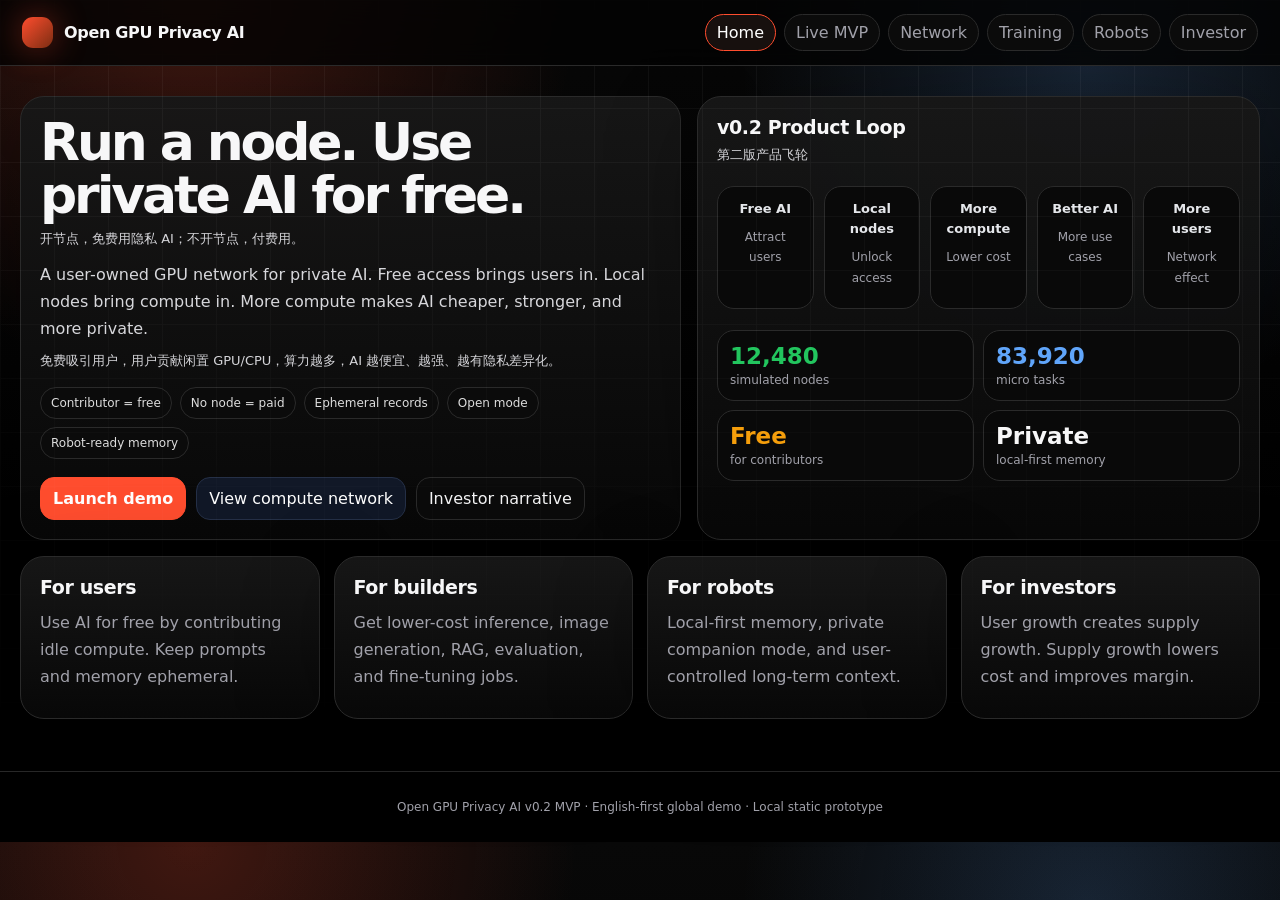
==== index.html @ 043045dd "feat: ship v0.2 global mvp" ====
<!doctype html>
<html lang="en">
<head>
  <meta charset="utf-8" />
  <meta name="viewport" content="width=device-width,initial-scale=1" />
  <meta name="description" content="Open GPU Privacy AI — a user-owned GPU network for private AI." />
  <title>Open GPU Privacy AI — v0.2 MVP</title>
  <style>
    :root{--bg:#030303;--line:#2a2a2a;--text:#f7f7f8;--muted:#a1a1aa;--accent:#ff4d2e;--good:#22c55e;--warn:#f59e0b;--blue:#60a5fa;--purple:#a78bfa}*{box-sizing:border-box}html{scroll-behavior:smooth}body{margin:0;color:var(--text);background:radial-gradient(circle at 15% 0%,rgba(255,77,46,.23),transparent 28%),radial-gradient(circle at 85% 8%,rgba(96,165,250,.18),transparent 26%),linear-gradient(180deg,#080808,#000 70%);font-family:Inter,ui-sans-serif,system-ui,-apple-system,BlinkMacSystemFont,"Segoe UI","Microsoft YaHei",Arial,sans-serif}body:before{content:"";position:fixed;inset:0;pointer-events:none;opacity:.06;background-image:linear-gradient(rgba(255,255,255,.8) 1px,transparent 1px),linear-gradient(90deg,rgba(255,255,255,.8) 1px,transparent 1px);background-size:54px 54px;mask-image:linear-gradient(180deg,#000,transparent 85%)}button,input,select,textarea{font:inherit}button{cursor:pointer}header{position:sticky;top:0;z-index:20;padding:14px 22px;display:flex;align-items:center;justify-content:space-between;gap:16px;border-bottom:1px solid var(--line);background:rgba(3,3,3,.82);backdrop-filter:blur(16px)}.brand{display:flex;align-items:center;gap:11px;font-weight:900;letter-spacing:-.02em}.logo{width:31px;height:31px;border-radius:11px;background:linear-gradient(135deg,var(--accent),#7c2d12);box-shadow:0 0 34px rgba(255,77,46,.45)}.nav{display:flex;gap:8px;flex-wrap:wrap;justify-content:flex-end}.nav button{width:auto;border:1px solid var(--line);background:#0b0b0b;color:var(--muted);padding:8px 11px;border-radius:999px;transition:.15s}.nav button:hover,.nav button.active{color:#fff;border-color:var(--accent);background:#17100e}main{max-width:1280px;margin:0 auto;padding:20px}.section{display:none}.section.active{display:block}.hero{display:grid;grid-template-columns:1.08fr .92fr;gap:16px;margin:10px 0 16px}.card{background:linear-gradient(180deg,rgba(23,23,23,.96),rgba(8,8,8,.96));border:1px solid var(--line);border-radius:24px;padding:19px;box-shadow:0 28px 90px rgba(0,0,0,.36)}h1{font-size:52px;line-height:1.02;margin:0 0 13px;letter-spacing:-.06em}h2{font-size:19px;margin:0 0 12px;letter-spacing:-.02em}p{color:var(--muted);line-height:1.68;margin:8px 0}.lead{font-size:16px;max-width:820px;color:#d7d7db}.cn{display:block;color:#d4d4d8;font-size:13px;line-height:1.55;margin-top:7px;font-weight:500;letter-spacing:0}.badges{display:flex;gap:8px;flex-wrap:wrap;margin:16px 0}.badge{border:1px solid var(--line);background:#0b0b0b;border-radius:999px;padding:8px 10px;color:#ddd;font-size:12px}.cta{display:flex;gap:10px;flex-wrap:wrap;margin-top:18px}.cta button,.row button{width:auto}.primary{background:var(--accent);border:1px solid var(--accent);color:#fff;font-weight:900}.secondary{background:#111827;border:1px solid #253047;color:#fff}.ghost{background:#0b0b0b;border:1px solid var(--line);color:#f4f4f5}.danger{background:#251012;border:1px solid #5a171b;color:#fecaca}button,input,select,textarea{width:100%;border-radius:14px;border:1px solid var(--line);background:#0b0b0b;color:#f4f4f5;padding:11px 12px;outline:none}textarea{min-height:88px;resize:vertical;line-height:1.5}label{display:block;margin:12px 0 6px;color:#d4d4d8;font-size:13px}.row{display:flex;gap:8px}.row>*{flex:1}.grid2{display:grid;grid-template-columns:repeat(2,1fr);gap:14px}.grid3{display:grid;grid-template-columns:repeat(3,1fr);gap:14px}.grid4{display:grid;grid-template-columns:repeat(4,1fr);gap:14px}.layout{display:grid;grid-template-columns:320px 1fr 340px;gap:14px}.stat{display:grid;grid-template-columns:1fr 1fr;gap:9px;margin-top:12px}.stat>div{border:1px solid var(--line);background:#090909;border-radius:17px;padding:12px}.stat b{display:block;font-size:23px}.stat span{font-size:12px;color:var(--muted)}.ok{color:var(--good)}.warn{color:var(--warn)}.blue{color:var(--blue)}.bar{height:8px;background:#242424;border-radius:999px;overflow:hidden;margin:9px 0}.bar i{display:block;height:100%;width:0;background:linear-gradient(90deg,var(--good),var(--blue))}.box{border:1px solid var(--line);border-radius:17px;background:#090909;padding:12px;margin:9px 0;color:#e5e7eb;line-height:1.55;font-size:13px}.flow{display:grid;grid-template-columns:repeat(5,1fr);gap:10px;margin-top:12px}.flow .box{text-align:center;min-height:94px}.messages{min-height:390px;max-height:54vh;overflow:auto;border:1px solid var(--line);background:rgba(0,0,0,.35);border-radius:19px;padding:14px}.msg{max-width:88%;padding:12px 14px;border-radius:17px;margin:10px 0;line-height:1.56;white-space:pre-wrap;word-break:break-word}.user{margin-left:auto;background:#1f2937}.ai{margin-right:auto;background:#111827;border:1px solid #243044}.meta{font-size:11px;color:var(--muted);margin-top:7px}.table{width:100%;border-collapse:collapse;font-size:13px}.table th,.table td{border:1px solid var(--line);padding:10px;text-align:left;color:#d8d8d8}.table th{background:#111;color:#fff}.mini{font-size:12px;color:var(--muted)}.pillline{display:flex;flex-wrap:wrap;gap:8px;margin-top:8px}.pill{font-size:12px;padding:7px 9px;border-radius:999px;border:1px solid var(--line);background:#0a0a0a;color:#d7d7db}footer{padding:28px;text-align:center;color:var(--muted);font-size:12px;border-top:1px solid var(--line);margin-top:32px}@media(max-width:1080px){.hero,.layout,.grid2,.grid3,.grid4,.flow{grid-template-columns:1fr}h1{font-size:38px}header{align-items:flex-start;flex-direction:column}.messages{max-height:none}.cta button,.row button{width:100%}}
  </style>
</head>
<body>
<header><div class="brand"><span class="logo"></span><span>Open GPU Privacy AI</span></div><div class="nav"><button class="active" data-page="home">Home</button><button data-page="app">Live MVP</button><button data-page="network">Network</button><button data-page="training">Training</button><button data-page="robots">Robots</button><button data-page="investor">Investor</button></div></header>
<main>
<section id="home" class="section active"><div class="hero"><div class="card"><h1>Run a node. Use private AI for free.<span class="cn">开节点，免费用隐私 AI；不开节点，付费用。</span></h1><p class="lead">A user-owned GPU network for private AI. Free access brings users in. Local nodes bring compute in. More compute makes AI cheaper, stronger, and more private.</p><p class="cn">免费吸引用户，用户贡献闲置 GPU/CPU，算力越多，AI 越便宜、越强、越有隐私差异化。</p><div class="badges"><span class="badge">Contributor = free</span><span class="badge">No node = paid</span><span class="badge">Ephemeral records</span><span class="badge">Open mode</span><span class="badge">Robot-ready memory</span></div><div class="cta"><button class="primary" onclick="openPage('app')">Launch demo</button><button class="secondary" onclick="openPage('network')">View compute network</button><button class="ghost" onclick="openPage('investor')">Investor narrative</button></div></div><div class="card"><h2>v0.2 Product Loop <span class="cn">第二版产品飞轮</span></h2><div class="flow"><div class="box"><b>Free AI</b><p class="mini">Attract users</p></div><div class="box"><b>Local nodes</b><p class="mini">Unlock access</p></div><div class="box"><b>More compute</b><p class="mini">Lower cost</p></div><div class="box"><b>Better AI</b><p class="mini">More use cases</p></div><div class="box"><b>More users</b><p class="mini">Network effect</p></div></div><div class="stat"><div><b class="ok" id="heroNodes">12,480</b><span>simulated nodes</span></div><div><b class="blue" id="heroJobs">83,920</b><span>micro tasks</span></div><div><b class="warn">Free</b><span>for contributors</span></div><div><b>Private</b><span>local-first memory</span></div></div></div></div><div class="grid4"><div class="card"><h2>For users</h2><p>Use AI for free by contributing idle compute. Keep prompts and memory ephemeral.</p></div><div class="card"><h2>For builders</h2><p>Get lower-cost inference, image generation, RAG, evaluation, and fine-tuning jobs.</p></div><div class="card"><h2>For robots</h2><p>Local-first memory, private companion mode, and user-controlled long-term context.</p></div><div class="card"><h2>For investors</h2><p>User growth creates supply growth. Supply growth lowers cost and improves margin.</p></div></div></section>
<section id="app" class="section"><div class="layout"><aside class="card"><h2>① Access Gate</h2><p class="mini">Choose how this user unlocks the AI experience.</p><label>Node contribution</label><input id="share" type="range" min="5" max="90" step="5" value="30" /><p class="mini">Contribution: <b id="shareLabel">30%</b></p><label>Workload</label><select id="nodeUse"><option>Inference / Image generation</option><option>LoRA-sized fine-tuning</option><option>RAG indexing / data cleaning</option><option>Evaluation / verification</option></select><div class="row" style="margin-top:12px"><button class="primary" id="startNode">Run node, use free</button><button id="stopNode">Stop</button></div><div class="row" style="margin-top:8px"><button id="payUser">Use paid mode</button><button class="danger" id="cancelPay">Cancel</button></div><div class="stat"><div><b id="access">Locked</b><span>access</span></div><div><b id="online">Offline</b><span>node</span></div><div><b id="score">0</b><span>device score</span></div><div><b id="tasks">0</b><span>finished tasks</span></div></div><p class="mini">Node trust</p><div class="bar"><i id="trustBar"></i></div><p id="deviceInfo" class="mini"></p></aside><section class="card"><h2>② Private AI Demo</h2><div class="grid2"><div><label>Mode</label><select id="mode"><option>Standard</option><option selected>Open</option><option>Creative</option><option>Private Companion</option></select></div><div><label>Ephemeral records</label><select id="ttl"><option value="15">15 seconds demo</option><option value="300">5 minutes</option><option value="3600">1 hour</option><option value="86400" selected>24 hours</option><option value="0">Do not auto-delete</option></select></div></div><div class="messages" id="messages"></div><label>Prompt</label><textarea id="prompt" placeholder="Example: Design the next version of this private AI node network. Make it direct, global, and robot-ready."></textarea><div class="row" style="margin-top:8px"><button class="primary" id="send">Send</button><button class="danger" id="clearChat">Clear chat</button></div></section><aside class="card"><h2>③ Robot Memory</h2><p class="mini">Demo memory is stored in this browser. A real robot version should use local or encrypted private storage.</p><label>Add memory</label><textarea id="memoryInput" placeholder="Example: I prefer short, direct answers."></textarea><div class="row" style="margin-top:8px"><button id="saveMemory">Save</button><button class="danger" id="wipeMemory">Wipe</button></div><label>Current memory</label><div class="box" id="memoryBox">No memory yet.</div><h2 style="margin-top:16px">v0.2 Upgrades</h2><ul><li>English-first global positioning</li><li>Cleaner access gate</li><li>Compute network dashboard</li><li>Investor-ready narrative</li></ul></aside></div></section>
<section id="network" class="section"><div class="grid3"><div class="card"><h2>Compute Supply</h2><div class="stat"><div><b id="netNodes">12,480</b><span>nodes</span></div><div><b id="netGpu">4,960</b><span>GPU nodes</span></div></div></div><div class="card"><h2>Task Market</h2><div class="stat"><div><b id="netQueue">1,284</b><span>queued jobs</span></div><div><b id="netDone">83,920</b><span>completed</span></div></div></div><div class="card"><h2>Cost Thesis</h2><p>As contributors grow, marginal compute cost falls. Paid users and API buyers monetize the network.</p></div></div><div class="card" style="margin-top:14px"><h2>Node Tiers</h2><table class="table"><tr><th>Tier</th><th>Typical device</th><th>Best first jobs</th></tr><tr><td>A</td><td>High-end GPU, stable uptime</td><td>Batch inference, images, LoRA-sized tasks</td></tr><tr><td>B</td><td>Normal consumer GPU</td><td>Inference, image jobs, evaluation</td></tr><tr><td>C</td><td>CPU or weak device</td><td>RAG indexing, data cleaning, lightweight verification</td></tr></table></div></section>
<section id="training" class="section"><div class="grid3"><div class="card"><h2>RAG first</h2><p>Index fresh knowledge without pretending that every page becomes model training data.</p></div><div class="card"><h2>Micro fine-tuning</h2><p>Use short, verifiable LoRA/QLoRA-sized jobs before attempting harder distributed training.</p></div><div class="card"><h2>Verification</h2><p>Send selected work to multiple trusted nodes and compare outputs before merging.</p></div></div><div class="card" style="margin-top:14px"><h2>Training Simulator</h2><div class="grid2"><div><label>Training target</label><select id="trainGoal"><option>Private robot memory</option><option>Chat model tuning</option><option>Image style LoRA</option><option>Web knowledge RAG index</option></select></div><div><label>Job size</label><select id="jobSize"><option>Short jobs: 5-10 minutes</option><option>Medium jobs: 10-30 minutes</option><option>Long jobs: trusted nodes only</option></select></div></div><div class="row" style="margin-top:8px"><button class="primary" id="startTraining">Start simulation</button><button id="resetTraining">Reset</button></div><div class="box"><b>Status: </b><span id="trainStatus">Idle</span><div class="bar"><i id="trainBar"></i></div></div><ul id="trainLog"></ul></div></section>
<section id="robots" class="section"><div class="grid3"><div class="card"><h2>Home Robot</h2><p>Family conversation, schedule help, learning support, and user-controlled memory.</p></div><div class="card"><h2>Companion Robot</h2><p>Persistent personality, private chat, and local-first memory.</p></div><div class="card"><h2>Office Robot</h2><p>Meeting notes, email drafts, and private knowledge Q&A.</p></div></div><div class="card" style="margin-top:14px"><h2>Robot Memory Promise</h2><div class="pillline"><span class="pill">Local-first</span><span class="pill">User-controlled</span><span class="pill">Wipeable</span><span class="pill">Private companion mode</span><span class="pill">Future SDK</span></div></div></section>
<section id="investor" class="section"><div class="hero"><div class="card"><h1>User growth becomes compute growth.</h1><p class="lead">Most AI apps become more expensive as users grow. This product is different: users can become the compute supply.</p><p class="cn">普通 AI 应用用户越多成本越高；这个模式是用户越多，算力供给也越多。</p></div><div class="card"><h2>Business Model</h2><table class="table"><tr><th>User</th><th>Payment</th><th>Value</th></tr><tr><td>Contributor</td><td>Free access</td><td>Adds compute supply</td></tr><tr><td>Non-node user</td><td>Subscription / usage</td><td>Direct revenue</td></tr><tr><td>AI builders</td><td>API</td><td>Consumes network compute</td></tr><tr><td>Robot companies</td><td>SDK / license</td><td>Private memory layer</td></tr></table></div></div></section>
</main><footer>Open GPU Privacy AI v0.2 MVP · English-first global demo · Local static prototype</footer>
<script>
const $=id=>document.getElementById(id),now=()=>Date.now();const state={running:false,paid:localStorage.getItem('paid')==='true',tasks:+localStorage.getItem('tasks')||0,trust:+localStorage.getItem('trust')||36,score:0,tick:null,training:null,nodes:+localStorage.getItem('nodes')||12480,jobs:+localStorage.getItem('jobs')||83920};function openPage(p){document.querySelectorAll('.section').forEach(s=>s.classList.remove('active'));$(p).classList.add('active');document.querySelectorAll('.nav button').forEach(b=>b.classList.toggle('active',b.dataset.page===p));scrollTo(0,0)}window.openPage=openPage;document.querySelectorAll('.nav button').forEach(b=>b.onclick=()=>openPage(b.dataset.page));function hasAccess(){return state.running||state.paid}function save(){localStorage.setItem('paid',state.paid);localStorage.setItem('tasks',state.tasks);localStorage.setItem('trust',state.trust);localStorage.setItem('nodes',state.nodes);localStorage.setItem('jobs',state.jobs)}function detect(){const c=navigator.hardwareConcurrency||4,m=navigator.deviceMemory||4,g=!!navigator.gpu;state.score=Math.round(c*8+m*10+(g?60:10));$('score').textContent=state.score;$('deviceInfo').textContent=`CPU threads: ${c} | Memory estimate: ${m}GB | WebGPU: ${g?'available':'not detected'}`}function ui(){$('shareLabel').textContent=$('share').value+'%';$('online').textContent=state.running?'Online':'Offline';$('access').textContent=state.running?'Free':state.paid?'Paid':'Locked';$('tasks').textContent=state.tasks;$('trustBar').style.width=Math.min(100,state.trust)+'%';['heroNodes','netNodes'].forEach(id=>$(id).textContent=state.nodes.toLocaleString());['heroJobs','netDone'].forEach(id=>$(id).textContent=state.jobs.toLocaleString());$('netGpu').textContent=Math.round(state.nodes*.397).toLocaleString();$('netQueue').textContent=Math.round(900+Math.random()*700).toLocaleString()}$('share').oninput=ui;$('startNode').onclick=()=>{if(state.running)return;state.running=true;state.nodes++;ui();save();state.tick=setInterval(()=>{if(Math.random()<.22){state.tasks++;state.trust=Math.min(100,state.trust+1);state.jobs+=Math.ceil(2+Math.random()*9);save();ui()}},1000)};$('stopNode').onclick=()=>{state.running=false;clearInterval(state.tick);ui();save()};$('payUser').onclick=()=>{state.paid=true;save();ui()};$('cancelPay').onclick=()=>{state.paid=false;save();ui()};function getMessages(){try{return JSON.parse(localStorage.getItem('messages')||'[]')}catch{return[]}}function setMessages(m){localStorage.setItem('messages',JSON.stringify(m))}function ttlMs(){const s=+$('ttl').value;return s===0?null:s*1000}function esc(s){return s.replace(/[&<>"']/g,x=>({'&':'&amp;','<':'&lt;','>':'&gt;','"':'&quot;',"'":'&#039;'}[x]))}function left(e){if(!e)return'no auto-delete';const s=Math.max(0,Math.floor((e-now())/1000));return s<60?s+'s left':s<3600?Math.ceil(s/60)+'m left':Math.ceil(s/3600)+'h left'}function renderMessages(){const box=$('messages'),m=getMessages();box.innerHTML='';if(!m.length){box.innerHTML='<p class="muted">No chat yet. Choose access, then send a prompt.</p>';return}m.forEach(x=>{const d=document.createElement('div');d.className='msg '+(x.role==='user'?'user':'ai');d.innerHTML=esc(x.text)+`<div class="meta">${x.role==='user'?'You':'AI'} | ${left(x.expiresAt)}</div>`;box.appendChild(d)});box.scrollTop=box.scrollHeight}function purge(){const m=getMessages(),k=m.filter(x=>!x.expiresAt||x.expiresAt>now());if(k.length!==m.length)setMessages(k);renderMessages()}function addMsg(role,text){const t=ttlMs(),m=getMessages();m.push({role,text,createdAt:now(),expiresAt:t===null?null:now()+t});setMessages(m);renderMessages()}function answer(p){const mem=JSON.parse(localStorage.getItem('memory')||'[]');return `Mode: ${$('mode').value}\n\nYour prompt: ${p}\n\nv0.2 answer:\n1. Keep the product English-first for global users and investors.\n2. The core loop is still simple: run a node for free access; no node means paid mode.\n3. Start with useful workloads: inference, image jobs, RAG, evaluation, and LoRA-sized tasks.\n4. Robot value comes from local-first memory, user control, and private companion experiences.\n5. The next real build should add a node client and a scheduler API.\n${mem.length?'\nLocal memory: '+mem.slice(-3).join('; '):''}`}$('send').onclick=()=>{if(!hasAccess()){addMsg('ai','Choose an access path first: run a node for free use, or use paid mode.');return}const p=$('prompt').value.trim();if(!p)return;addMsg('user',p);$('prompt').value='';setTimeout(()=>addMsg('ai',answer(p)),220)};$('clearChat').onclick=()=>{localStorage.removeItem('messages');renderMessages()};function renderMemory(){const m=JSON.parse(localStorage.getItem('memory')||'[]');$('memoryBox').textContent=m.length?m.join('\n'):'No memory yet.'}$('saveMemory').onclick=()=>{const v=$('memoryInput').value.trim();if(!v)return;const m=JSON.parse(localStorage.getItem('memory')||'[]');m.push(v);localStorage.setItem('memory',JSON.stringify(m));$('memoryInput').value='';renderMemory()};$('wipeMemory').onclick=()=>{localStorage.removeItem('memory');renderMemory()};function log(t){const li=document.createElement('li');li.textContent=t;$('trainLog').appendChild(li)}$('startTraining').onclick=()=>{clearInterval(state.training);$('trainLog').innerHTML='';let p=0,i=0;const steps=['Read training target','Build RAG index','Clean and split data','Score available nodes','Dispatch short jobs','Run LoRA-sized task','Verify selected outputs','Merge new version'];$('trainStatus').textContent='Running';state.training=setInterval(()=>{p+=12.5;$('trainBar').style.width=p+'%';if(i<steps.length)log(steps[i++]);if(p>=100){clearInterval(state.training);$('trainStatus').textContent='Done: new version generated';state.tasks+=3;state.jobs+=28;save();ui()}},650)};$('resetTraining').onclick=()=>{clearInterval(state.training);$('trainStatus').textContent='Idle';$('trainBar').style.width='0%';$('trainLog').innerHTML=''};setInterval(()=>{state.nodes+=Math.random()<.18?1:0;state.jobs+=Math.random()<.35?1:0;save();ui()},2600);detect();renderMemory();purge();ui();setInterval(purge,1000);
</script>
</body>
</html>
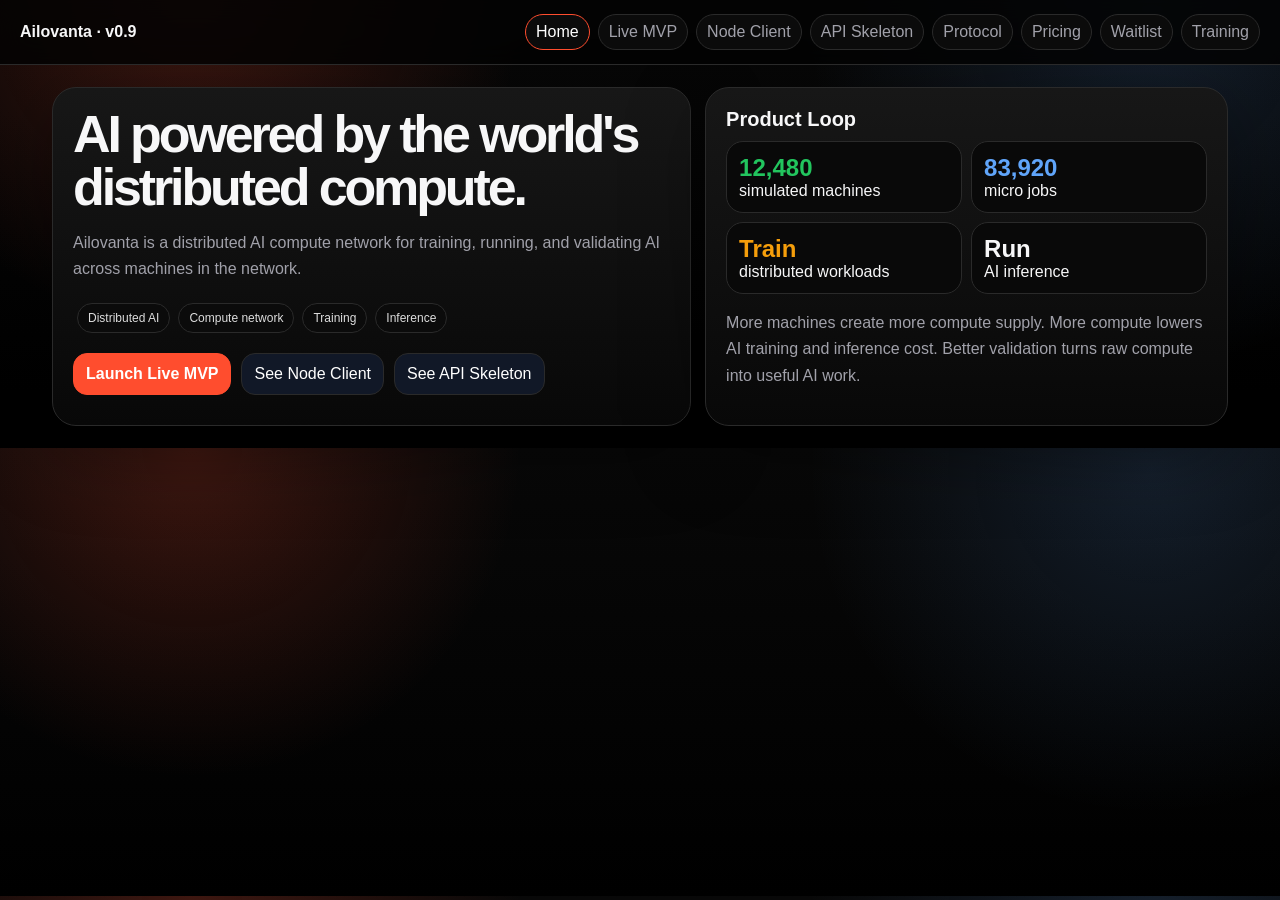
==== commit d7ad9d62: "brand: update public landing page to Ailovanta" ====
--- a/index.html
+++ b/index.html
@@ -1,26 +1,34 @@
 <!doctype html>
 <html lang="en">
 <head>
-  <meta charset="utf-8" />
-  <meta name="viewport" content="width=device-width,initial-scale=1" />
-  <meta name="description" content="Open GPU Privacy AI — a user-owned GPU network for private AI." />
-  <title>Open GPU Privacy AI — v0.2 MVP</title>
-  <style>
-    :root{--bg:#030303;--line:#2a2a2a;--text:#f7f7f8;--muted:#a1a1aa;--accent:#ff4d2e;--good:#22c55e;--warn:#f59e0b;--blue:#60a5fa;--purple:#a78bfa}*{box-sizing:border-box}html{scroll-behavior:smooth}body{margin:0;color:var(--text);background:radial-gradient(circle at 15% 0%,rgba(255,77,46,.23),transparent 28%),radial-gradient(circle at 85% 8%,rgba(96,165,250,.18),transparent 26%),linear-gradient(180deg,#080808,#000 70%);font-family:Inter,ui-sans-serif,system-ui,-apple-system,BlinkMacSystemFont,"Segoe UI","Microsoft YaHei",Arial,sans-serif}body:before{content:"";position:fixed;inset:0;pointer-events:none;opacity:.06;background-image:linear-gradient(rgba(255,255,255,.8) 1px,transparent 1px),linear-gradient(90deg,rgba(255,255,255,.8) 1px,transparent 1px);background-size:54px 54px;mask-image:linear-gradient(180deg,#000,transparent 85%)}button,input,select,textarea{font:inherit}button{cursor:pointer}header{position:sticky;top:0;z-index:20;padding:14px 22px;display:flex;align-items:center;justify-content:space-between;gap:16px;border-bottom:1px solid var(--line);background:rgba(3,3,3,.82);backdrop-filter:blur(16px)}.brand{display:flex;align-items:center;gap:11px;font-weight:900;letter-spacing:-.02em}.logo{width:31px;height:31px;border-radius:11px;background:linear-gradient(135deg,var(--accent),#7c2d12);box-shadow:0 0 34px rgba(255,77,46,.45)}.nav{display:flex;gap:8px;flex-wrap:wrap;justify-content:flex-end}.nav button{width:auto;border:1px solid var(--line);background:#0b0b0b;color:var(--muted);padding:8px 11px;border-radius:999px;transition:.15s}.nav button:hover,.nav button.active{color:#fff;border-color:var(--accent);background:#17100e}main{max-width:1280px;margin:0 auto;padding:20px}.section{display:none}.section.active{display:block}.hero{display:grid;grid-template-columns:1.08fr .92fr;gap:16px;margin:10px 0 16px}.card{background:linear-gradient(180deg,rgba(23,23,23,.96),rgba(8,8,8,.96));border:1px solid var(--line);border-radius:24px;padding:19px;box-shadow:0 28px 90px rgba(0,0,0,.36)}h1{font-size:52px;line-height:1.02;margin:0 0 13px;letter-spacing:-.06em}h2{font-size:19px;margin:0 0 12px;letter-spacing:-.02em}p{color:var(--muted);line-height:1.68;margin:8px 0}.lead{font-size:16px;max-width:820px;color:#d7d7db}.cn{display:block;color:#d4d4d8;font-size:13px;line-height:1.55;margin-top:7px;font-weight:500;letter-spacing:0}.badges{display:flex;gap:8px;flex-wrap:wrap;margin:16px 0}.badge{border:1px solid var(--line);background:#0b0b0b;border-radius:999px;padding:8px 10px;color:#ddd;font-size:12px}.cta{display:flex;gap:10px;flex-wrap:wrap;margin-top:18px}.cta button,.row button{width:auto}.primary{background:var(--accent);border:1px solid var(--accent);color:#fff;font-weight:900}.secondary{background:#111827;border:1px solid #253047;color:#fff}.ghost{background:#0b0b0b;border:1px solid var(--line);color:#f4f4f5}.danger{background:#251012;border:1px solid #5a171b;color:#fecaca}button,input,select,textarea{width:100%;border-radius:14px;border:1px solid var(--line);background:#0b0b0b;color:#f4f4f5;padding:11px 12px;outline:none}textarea{min-height:88px;resize:vertical;line-height:1.5}label{display:block;margin:12px 0 6px;color:#d4d4d8;font-size:13px}.row{display:flex;gap:8px}.row>*{flex:1}.grid2{display:grid;grid-template-columns:repeat(2,1fr);gap:14px}.grid3{display:grid;grid-template-columns:repeat(3,1fr);gap:14px}.grid4{display:grid;grid-template-columns:repeat(4,1fr);gap:14px}.layout{display:grid;grid-template-columns:320px 1fr 340px;gap:14px}.stat{display:grid;grid-template-columns:1fr 1fr;gap:9px;margin-top:12px}.stat>div{border:1px solid var(--line);background:#090909;border-radius:17px;padding:12px}.stat b{display:block;font-size:23px}.stat span{font-size:12px;color:var(--muted)}.ok{color:var(--good)}.warn{color:var(--warn)}.blue{color:var(--blue)}.bar{height:8px;background:#242424;border-radius:999px;overflow:hidden;margin:9px 0}.bar i{display:block;height:100%;width:0;background:linear-gradient(90deg,var(--good),var(--blue))}.box{border:1px solid var(--line);border-radius:17px;background:#090909;padding:12px;margin:9px 0;color:#e5e7eb;line-height:1.55;font-size:13px}.flow{display:grid;grid-template-columns:repeat(5,1fr);gap:10px;margin-top:12px}.flow .box{text-align:center;min-height:94px}.messages{min-height:390px;max-height:54vh;overflow:auto;border:1px solid var(--line);background:rgba(0,0,0,.35);border-radius:19px;padding:14px}.msg{max-width:88%;padding:12px 14px;border-radius:17px;margin:10px 0;line-height:1.56;white-space:pre-wrap;word-break:break-word}.user{margin-left:auto;background:#1f2937}.ai{margin-right:auto;background:#111827;border:1px solid #243044}.meta{font-size:11px;color:var(--muted);margin-top:7px}.table{width:100%;border-collapse:collapse;font-size:13px}.table th,.table td{border:1px solid var(--line);padding:10px;text-align:left;color:#d8d8d8}.table th{background:#111;color:#fff}.mini{font-size:12px;color:var(--muted)}.pillline{display:flex;flex-wrap:wrap;gap:8px;margin-top:8px}.pill{font-size:12px;padding:7px 9px;border-radius:999px;border:1px solid var(--line);background:#0a0a0a;color:#d7d7db}footer{padding:28px;text-align:center;color:var(--muted);font-size:12px;border-top:1px solid var(--line);margin-top:32px}@media(max-width:1080px){.hero,.layout,.grid2,.grid3,.grid4,.flow{grid-template-columns:1fr}h1{font-size:38px}header{align-items:flex-start;flex-direction:column}.messages{max-height:none}.cta button,.row button{width:100%}}
-  </style>
+<meta charset="utf-8" />
+<meta name="viewport" content="width=device-width,initial-scale=1" />
+<meta name="description" content="Ailovanta — AI powered by the world's distributed compute." />
+<title>Ailovanta — Distributed AI Compute Network</title>
+<style>
+:root{--line:#2a2a2a;--text:#f7f7f8;--muted:#a1a1aa;--accent:#ff4d2e;--good:#22c55e;--blue:#60a5fa;--warn:#f59e0b}*{box-sizing:border-box}body{margin:0;background:radial-gradient(circle at 15% 0%,rgba(255,77,46,.22),transparent 28%),radial-gradient(circle at 90% 5%,rgba(96,165,250,.15),transparent 28%),linear-gradient(180deg,#080808,#000);color:var(--text);font-family:Inter,Arial,'Microsoft YaHei',sans-serif}header{position:sticky;top:0;z-index:10;background:rgba(3,3,3,.86);backdrop-filter:blur(14px);border-bottom:1px solid var(--line);padding:14px 20px;display:flex;justify-content:space-between;gap:12px;align-items:center}.brand{font-weight:900}.nav{display:flex;gap:8px;flex-wrap:wrap}.nav button{width:auto;border:1px solid var(--line);border-radius:999px;background:#0b0b0b;color:var(--muted);padding:8px 10px}.nav button.active{color:#fff;border-color:var(--accent)}main{max-width:1220px;margin:auto;padding:22px}.section{display:none}.section.active{display:block}.hero,.grid2{display:grid;grid-template-columns:1.1fr .9fr;gap:14px}.grid3{display:grid;grid-template-columns:repeat(3,1fr);gap:14px}.card{border:1px solid var(--line);background:linear-gradient(180deg,#171717,#080808);border-radius:24px;padding:20px;box-shadow:0 25px 80px rgba(0,0,0,.35)}h1{font-size:52px;line-height:1.02;letter-spacing:-.06em;margin:0 0 12px}h2{font-size:20px;margin:0 0 10px}p,li{color:var(--muted);line-height:1.65}.cn{display:block;color:#d4d4d8;font-size:13px;margin-top:8px}.badge,.pill{display:inline-block;border:1px solid var(--line);border-radius:999px;background:#0b0b0b;color:#ddd;padding:7px 10px;font-size:12px;margin:4px}.cta{display:flex;gap:10px;flex-wrap:wrap;margin-top:16px}button,input,select,textarea{border:1px solid var(--line);border-radius:14px;background:#0b0b0b;color:#fff;padding:11px 12px;font:inherit}button{cursor:pointer}.primary{background:var(--accent);border-color:var(--accent);font-weight:900}.secondary{background:#111827}.danger{background:#251012;color:#fecaca}textarea,input,select{width:100%}textarea{min-height:90px}.row{display:flex;gap:8px}.row>*{flex:1}.stat{display:grid;grid-template-columns:1fr 1fr;gap:9px}.stat div{border:1px solid var(--line);background:#090909;border-radius:17px;padding:12px}.stat b{font-size:24px;display:block}.ok{color:var(--good)}.blue{color:var(--blue)}.warn{color:var(--warn)}.messages{min-height:330px;border:1px solid var(--line);border-radius:18px;background:#050505;padding:12px;overflow:auto}.msg{padding:12px;border-radius:16px;margin:10px 0;max-width:88%;white-space:pre-wrap}.user{background:#1f2937;margin-left:auto}.ai{background:#111827;border:1px solid #243044}.box,pre{border:1px solid var(--line);background:#060606;border-radius:16px;padding:13px;color:#ddd;white-space:pre-wrap;overflow:auto}.table{width:100%;border-collapse:collapse}.table td,.table th{border:1px solid var(--line);padding:10px;text-align:left;color:#ddd}.table th{color:#fff;background:#101010}@media(max-width:900px){.hero,.grid2,.grid3{grid-template-columns:1fr}h1{font-size:36px}header{align-items:flex-start;flex-direction:column}.row,.cta{flex-direction:column}}
+</style>
 </head>
 <body>
-<header><div class="brand"><span class="logo"></span><span>Open GPU Privacy AI</span></div><div class="nav"><button class="active" data-page="home">Home</button><button data-page="app">Live MVP</button><button data-page="network">Network</button><button data-page="training">Training</button><button data-page="robots">Robots</button><button data-page="investor">Investor</button></div></header>
+<header><div class="brand">Ailovanta · v0.9</div><div class="nav"><button class="active" data-page="home">Home</button><button data-page="app">Live MVP</button><button data-page="node">Node Client</button><button data-page="api">API Skeleton</button><button data-page="protocol">Protocol</button><button data-page="pricing">Pricing</button><button data-page="waitlist">Waitlist</button><button data-page="training">Training</button></div></header>
 <main>
-<section id="home" class="section active"><div class="hero"><div class="card"><h1>Run a node. Use private AI for free.<span class="cn">开节点，免费用隐私 AI；不开节点，付费用。</span></h1><p class="lead">A user-owned GPU network for private AI. Free access brings users in. Local nodes bring compute in. More compute makes AI cheaper, stronger, and more private.</p><p class="cn">免费吸引用户，用户贡献闲置 GPU/CPU，算力越多，AI 越便宜、越强、越有隐私差异化。</p><div class="badges"><span class="badge">Contributor = free</span><span class="badge">No node = paid</span><span class="badge">Ephemeral records</span><span class="badge">Open mode</span><span class="badge">Robot-ready memory</span></div><div class="cta"><button class="primary" onclick="openPage('app')">Launch demo</button><button class="secondary" onclick="openPage('network')">View compute network</button><button class="ghost" onclick="openPage('investor')">Investor narrative</button></div></div><div class="card"><h2>v0.2 Product Loop <span class="cn">第二版产品飞轮</span></h2><div class="flow"><div class="box"><b>Free AI</b><p class="mini">Attract users</p></div><div class="box"><b>Local nodes</b><p class="mini">Unlock access</p></div><div class="box"><b>More compute</b><p class="mini">Lower cost</p></div><div class="box"><b>Better AI</b><p class="mini">More use cases</p></div><div class="box"><b>More users</b><p class="mini">Network effect</p></div></div><div class="stat"><div><b class="ok" id="heroNodes">12,480</b><span>simulated nodes</span></div><div><b class="blue" id="heroJobs">83,920</b><span>micro tasks</span></div><div><b class="warn">Free</b><span>for contributors</span></div><div><b>Private</b><span>local-first memory</span></div></div></div></div><div class="grid4"><div class="card"><h2>For users</h2><p>Use AI for free by contributing idle compute. Keep prompts and memory ephemeral.</p></div><div class="card"><h2>For builders</h2><p>Get lower-cost inference, image generation, RAG, evaluation, and fine-tuning jobs.</p></div><div class="card"><h2>For robots</h2><p>Local-first memory, private companion mode, and user-controlled long-term context.</p></div><div class="card"><h2>For investors</h2><p>User growth creates supply growth. Supply growth lowers cost and improves margin.</p></div></div></section>
-<section id="app" class="section"><div class="layout"><aside class="card"><h2>① Access Gate</h2><p class="mini">Choose how this user unlocks the AI experience.</p><label>Node contribution</label><input id="share" type="range" min="5" max="90" step="5" value="30" /><p class="mini">Contribution: <b id="shareLabel">30%</b></p><label>Workload</label><select id="nodeUse"><option>Inference / Image generation</option><option>LoRA-sized fine-tuning</option><option>RAG indexing / data cleaning</option><option>Evaluation / verification</option></select><div class="row" style="margin-top:12px"><button class="primary" id="startNode">Run node, use free</button><button id="stopNode">Stop</button></div><div class="row" style="margin-top:8px"><button id="payUser">Use paid mode</button><button class="danger" id="cancelPay">Cancel</button></div><div class="stat"><div><b id="access">Locked</b><span>access</span></div><div><b id="online">Offline</b><span>node</span></div><div><b id="score">0</b><span>device score</span></div><div><b id="tasks">0</b><span>finished tasks</span></div></div><p class="mini">Node trust</p><div class="bar"><i id="trustBar"></i></div><p id="deviceInfo" class="mini"></p></aside><section class="card"><h2>② Private AI Demo</h2><div class="grid2"><div><label>Mode</label><select id="mode"><option>Standard</option><option selected>Open</option><option>Creative</option><option>Private Companion</option></select></div><div><label>Ephemeral records</label><select id="ttl"><option value="15">15 seconds demo</option><option value="300">5 minutes</option><option value="3600">1 hour</option><option value="86400" selected>24 hours</option><option value="0">Do not auto-delete</option></select></div></div><div class="messages" id="messages"></div><label>Prompt</label><textarea id="prompt" placeholder="Example: Design the next version of this private AI node network. Make it direct, global, and robot-ready."></textarea><div class="row" style="margin-top:8px"><button class="primary" id="send">Send</button><button class="danger" id="clearChat">Clear chat</button></div></section><aside class="card"><h2>③ Robot Memory</h2><p class="mini">Demo memory is stored in this browser. A real robot version should use local or encrypted private storage.</p><label>Add memory</label><textarea id="memoryInput" placeholder="Example: I prefer short, direct answers."></textarea><div class="row" style="margin-top:8px"><button id="saveMemory">Save</button><button class="danger" id="wipeMemory">Wipe</button></div><label>Current memory</label><div class="box" id="memoryBox">No memory yet.</div><h2 style="margin-top:16px">v0.2 Upgrades</h2><ul><li>English-first global positioning</li><li>Cleaner access gate</li><li>Compute network dashboard</li><li>Investor-ready narrative</li></ul></aside></div></section>
-<section id="network" class="section"><div class="grid3"><div class="card"><h2>Compute Supply</h2><div class="stat"><div><b id="netNodes">12,480</b><span>nodes</span></div><div><b id="netGpu">4,960</b><span>GPU nodes</span></div></div></div><div class="card"><h2>Task Market</h2><div class="stat"><div><b id="netQueue">1,284</b><span>queued jobs</span></div><div><b id="netDone">83,920</b><span>completed</span></div></div></div><div class="card"><h2>Cost Thesis</h2><p>As contributors grow, marginal compute cost falls. Paid users and API buyers monetize the network.</p></div></div><div class="card" style="margin-top:14px"><h2>Node Tiers</h2><table class="table"><tr><th>Tier</th><th>Typical device</th><th>Best first jobs</th></tr><tr><td>A</td><td>High-end GPU, stable uptime</td><td>Batch inference, images, LoRA-sized tasks</td></tr><tr><td>B</td><td>Normal consumer GPU</td><td>Inference, image jobs, evaluation</td></tr><tr><td>C</td><td>CPU or weak device</td><td>RAG indexing, data cleaning, lightweight verification</td></tr></table></div></section>
-<section id="training" class="section"><div class="grid3"><div class="card"><h2>RAG first</h2><p>Index fresh knowledge without pretending that every page becomes model training data.</p></div><div class="card"><h2>Micro fine-tuning</h2><p>Use short, verifiable LoRA/QLoRA-sized jobs before attempting harder distributed training.</p></div><div class="card"><h2>Verification</h2><p>Send selected work to multiple trusted nodes and compare outputs before merging.</p></div></div><div class="card" style="margin-top:14px"><h2>Training Simulator</h2><div class="grid2"><div><label>Training target</label><select id="trainGoal"><option>Private robot memory</option><option>Chat model tuning</option><option>Image style LoRA</option><option>Web knowledge RAG index</option></select></div><div><label>Job size</label><select id="jobSize"><option>Short jobs: 5-10 minutes</option><option>Medium jobs: 10-30 minutes</option><option>Long jobs: trusted nodes only</option></select></div></div><div class="row" style="margin-top:8px"><button class="primary" id="startTraining">Start simulation</button><button id="resetTraining">Reset</button></div><div class="box"><b>Status: </b><span id="trainStatus">Idle</span><div class="bar"><i id="trainBar"></i></div></div><ul id="trainLog"></ul></div></section>
-<section id="robots" class="section"><div class="grid3"><div class="card"><h2>Home Robot</h2><p>Family conversation, schedule help, learning support, and user-controlled memory.</p></div><div class="card"><h2>Companion Robot</h2><p>Persistent personality, private chat, and local-first memory.</p></div><div class="card"><h2>Office Robot</h2><p>Meeting notes, email drafts, and private knowledge Q&A.</p></div></div><div class="card" style="margin-top:14px"><h2>Robot Memory Promise</h2><div class="pillline"><span class="pill">Local-first</span><span class="pill">User-controlled</span><span class="pill">Wipeable</span><span class="pill">Private companion mode</span><span class="pill">Future SDK</span></div></div></section>
-<section id="investor" class="section"><div class="hero"><div class="card"><h1>User growth becomes compute growth.</h1><p class="lead">Most AI apps become more expensive as users grow. This product is different: users can become the compute supply.</p><p class="cn">普通 AI 应用用户越多成本越高；这个模式是用户越多，算力供给也越多。</p></div><div class="card"><h2>Business Model</h2><table class="table"><tr><th>User</th><th>Payment</th><th>Value</th></tr><tr><td>Contributor</td><td>Free access</td><td>Adds compute supply</td></tr><tr><td>Non-node user</td><td>Subscription / usage</td><td>Direct revenue</td></tr><tr><td>AI builders</td><td>API</td><td>Consumes network compute</td></tr><tr><td>Robot companies</td><td>SDK / license</td><td>Private memory layer</td></tr></table></div></div></section>
-</main><footer>Open GPU Privacy AI v0.2 MVP · English-first global demo · Local static prototype</footer>
+<section id="home" class="section active"><div class="hero"><div class="card"><h1>AI powered by the world's distributed compute.</h1><p>Ailovanta is a distributed AI compute network for training, running, and validating AI across machines in the network.</p><span class="badge">Distributed AI</span><span class="badge">Compute network</span><span class="badge">Training</span><span class="badge">Inference</span><div class="cta"><button class="primary" onclick="openPage('app')">Launch Live MVP</button><button class="secondary" onclick="openPage('node')">See Node Client</button><button class="secondary" onclick="openPage('api')">See API Skeleton</button></div></div><div class="card"><h2>Product Loop</h2><div class="stat"><div><b class="ok" id="nodes">12,480</b><span>simulated machines</span></div><div><b class="blue" id="jobs">83,920</b><span>micro jobs</span></div><div><b class="warn">Train</b><span>distributed workloads</span></div><div><b>Run</b><span>AI inference</span></div></div><p>More machines create more compute supply. More compute lowers AI training and inference cost. Better validation turns raw compute into useful AI work.</p></div></div></section>
+<section id="app" class="section"><div class="grid2"><div class="card"><h2>Live MVP Access Gate</h2><label>Contribution share</label><input id="share" type="range" min="5" max="90" value="30" step="5"><p>Contribution: <b id="shareLabel">30%</b></p><div class="row"><button class="primary" id="startNode">Run node, use free</button><button id="paid">Use paid mode</button></div><p id="access">Access: locked</p><p id="device">Device: checking...</p></div><div class="card"><h2>Ailovanta AI Demo</h2><select id="mode"><option>Standard</option><option selected>Open</option><option>Creative</option><option>Private Work Mode</option></select><div class="messages" id="messages"></div><textarea id="prompt" placeholder="Ask about Ailovanta, distributed AI compute, scheduler, or training engine."></textarea><div class="row"><button class="primary" id="send">Send</button><button class="danger" id="clear">Clear</button></div></div></div></section>
+<section id="node" class="section"><div class="grid3"><div class="card"><h2>Ailovanta Node</h2><p>The client runs on the user's device and exposes idle compute under user-defined limits.</p><ul><li>Device scan</li><li>Resource cap</li><li>Heartbeat</li><li>Task runner</li><li>Local logs</li></ul></div><div class="card"><h2>Node Runtime Loop</h2><pre>scan_device()
+register_node()
+while online:
+  heartbeat()
+  job = request_job()
+  result = run(job)
+  submit_result(result)</pre></div><div class="card"><h2>First Workloads</h2><p>Inference, RAG indexing, data cleaning, evaluation, and LoRA-sized jobs.</p></div></div></section>
+<section id="api" class="section"><div class="card"><h2>API Skeleton</h2><table class="table"><tr><th>Endpoint</th><th>Purpose</th></tr><tr><td>POST /nodes/register</td><td>Register node device profile</td></tr><tr><td>POST /nodes/heartbeat</td><td>Update uptime and availability</td></tr><tr><td>GET /jobs/next</td><td>Fetch next eligible task</td></tr><tr><td>POST /jobs/result</td><td>Submit completed result</td></tr><tr><td>POST /ai/chat</td><td>Ailovanta AI request</td></tr><tr><td>POST /training/jobs</td><td>Create training job</td></tr><tr><td>POST /models/versions</td><td>Register model version</td></tr></table></div></section>
+<section id="protocol" class="section"><div class="grid3"><div class="card"><h2>Protocol</h2><p>Contributor access is earned by running useful machines. Reputation increases with uptime, quality, and successful jobs.</p></div><div class="card"><h2>Verification</h2><p>Short tasks can be checked by redundancy, test prompts, sampled review, and result scoring.</p></div><div class="card"><h2>Privacy</h2><p>Prompts, memory, and local records should support expiration, user export, and one-click wipe.</p></div></div></section>
+<section id="pricing" class="section"><div class="grid3"><div class="card"><h2>Contributor</h2><p><b class="ok">Free</b></p><p>Run a node, contribute compute, unlock AI usage.</p></div><div class="card"><h2>Paid User</h2><p><b class="warn">Subscription / usage</b></p><p>No node required. Pays for AI access.</p></div><div class="card"><h2>Builder / Enterprise</h2><p><b class="blue">API / private pool</b></p><p>Buy compute API or private machine pools.</p></div></div></section>
+<section id="waitlist" class="section"><div class="card"><h2>Waitlist</h2><p>This local demo stores waitlist entries in browser localStorage.</p><div class="grid2"><input id="email" placeholder="email@example.com"><select id="role"><option>User</option><option>Compute contributor</option><option>AI builder</option><option>Investor</option></select></div><div class="row" style="margin-top:10px"><button class="primary" id="join">Join waitlist</button><button class="danger" id="wipeList">Clear</button></div><div class="box" id="waitlistBox">No entries yet.</div></div></section>
+<section id="training" class="section"><div class="grid2"><div class="card"><h2>Training Simulator</h2><select id="trainGoal"><option>RAG import</option><option>LoRA micro job</option><option>Evaluation batch</option><option>Distributed training round</option></select><button class="primary" id="train">Start training simulation</button><div class="box" id="trainLog">Idle.</div></div><div class="card"><h2>Realistic First Phase</h2><p>Start with short, verifiable jobs before harder distributed training.</p><span class="pill">RAG</span><span class="pill">LoRA</span><span class="pill">Evaluation</span><span class="pill">Data cleaning</span></div></div></section>
+</main>
 <script>
-const $=id=>document.getElementById(id),now=()=>Date.now();const state={running:false,paid:localStorage.getItem('paid')==='true',tasks:+localStorage.getItem('tasks')||0,trust:+localStorage.getItem('trust')||36,score:0,tick:null,training:null,nodes:+localStorage.getItem('nodes')||12480,jobs:+localStorage.getItem('jobs')||83920};function openPage(p){document.querySelectorAll('.section').forEach(s=>s.classList.remove('active'));$(p).classList.add('active');document.querySelectorAll('.nav button').forEach(b=>b.classList.toggle('active',b.dataset.page===p));scrollTo(0,0)}window.openPage=openPage;document.querySelectorAll('.nav button').forEach(b=>b.onclick=()=>openPage(b.dataset.page));function hasAccess(){return state.running||state.paid}function save(){localStorage.setItem('paid',state.paid);localStorage.setItem('tasks',state.tasks);localStorage.setItem('trust',state.trust);localStorage.setItem('nodes',state.nodes);localStorage.setItem('jobs',state.jobs)}function detect(){const c=navigator.hardwareConcurrency||4,m=navigator.deviceMemory||4,g=!!navigator.gpu;state.score=Math.round(c*8+m*10+(g?60:10));$('score').textContent=state.score;$('deviceInfo').textContent=`CPU threads: ${c} | Memory estimate: ${m}GB | WebGPU: ${g?'available':'not detected'}`}function ui(){$('shareLabel').textContent=$('share').value+'%';$('online').textContent=state.running?'Online':'Offline';$('access').textContent=state.running?'Free':state.paid?'Paid':'Locked';$('tasks').textContent=state.tasks;$('trustBar').style.width=Math.min(100,state.trust)+'%';['heroNodes','netNodes'].forEach(id=>$(id).textContent=state.nodes.toLocaleString());['heroJobs','netDone'].forEach(id=>$(id).textContent=state.jobs.toLocaleString());$('netGpu').textContent=Math.round(state.nodes*.397).toLocaleString();$('netQueue').textContent=Math.round(900+Math.random()*700).toLocaleString()}$('share').oninput=ui;$('startNode').onclick=()=>{if(state.running)return;state.running=true;state.nodes++;ui();save();state.tick=setInterval(()=>{if(Math.random()<.22){state.tasks++;state.trust=Math.min(100,state.trust+1);state.jobs+=Math.ceil(2+Math.random()*9);save();ui()}},1000)};$('stopNode').onclick=()=>{state.running=false;clearInterval(state.tick);ui();save()};$('payUser').onclick=()=>{state.paid=true;save();ui()};$('cancelPay').onclick=()=>{state.paid=false;save();ui()};function getMessages(){try{return JSON.parse(localStorage.getItem('messages')||'[]')}catch{return[]}}function setMessages(m){localStorage.setItem('messages',JSON.stringify(m))}function ttlMs(){const s=+$('ttl').value;return s===0?null:s*1000}function esc(s){return s.replace(/[&<>"']/g,x=>({'&':'&amp;','<':'&lt;','>':'&gt;','"':'&quot;',"'":'&#039;'}[x]))}function left(e){if(!e)return'no auto-delete';const s=Math.max(0,Math.floor((e-now())/1000));return s<60?s+'s left':s<3600?Math.ceil(s/60)+'m left':Math.ceil(s/3600)+'h left'}function renderMessages(){const box=$('messages'),m=getMessages();box.innerHTML='';if(!m.length){box.innerHTML='<p class="muted">No chat yet. Choose access, then send a prompt.</p>';return}m.forEach(x=>{const d=document.createElement('div');d.className='msg '+(x.role==='user'?'user':'ai');d.innerHTML=esc(x.text)+`<div class="meta">${x.role==='user'?'You':'AI'} | ${left(x.expiresAt)}</div>`;box.appendChild(d)});box.scrollTop=box.scrollHeight}function purge(){const m=getMessages(),k=m.filter(x=>!x.expiresAt||x.expiresAt>now());if(k.length!==m.length)setMessages(k);renderMessages()}function addMsg(role,text){const t=ttlMs(),m=getMessages();m.push({role,text,createdAt:now(),expiresAt:t===null?null:now()+t});setMessages(m);renderMessages()}function answer(p){const mem=JSON.parse(localStorage.getItem('memory')||'[]');return `Mode: ${$('mode').value}\n\nYour prompt: ${p}\n\nv0.2 answer:\n1. Keep the product English-first for global users and investors.\n2. The core loop is still simple: run a node for free access; no node means paid mode.\n3. Start with useful workloads: inference, image jobs, RAG, evaluation, and LoRA-sized tasks.\n4. Robot value comes from local-first memory, user control, and private companion experiences.\n5. The next real build should add a node client and a scheduler API.\n${mem.length?'\nLocal memory: '+mem.slice(-3).join('; '):''}`}$('send').onclick=()=>{if(!hasAccess()){addMsg('ai','Choose an access path first: run a node for free use, or use paid mode.');return}const p=$('prompt').value.trim();if(!p)return;addMsg('user',p);$('prompt').value='';setTimeout(()=>addMsg('ai',answer(p)),220)};$('clearChat').onclick=()=>{localStorage.removeItem('messages');renderMessages()};function renderMemory(){const m=JSON.parse(localStorage.getItem('memory')||'[]');$('memoryBox').textContent=m.length?m.join('\n'):'No memory yet.'}$('saveMemory').onclick=()=>{const v=$('memoryInput').value.trim();if(!v)return;const m=JSON.parse(localStorage.getItem('memory')||'[]');m.push(v);localStorage.setItem('memory',JSON.stringify(m));$('memoryInput').value='';renderMemory()};$('wipeMemory').onclick=()=>{localStorage.removeItem('memory');renderMemory()};function log(t){const li=document.createElement('li');li.textContent=t;$('trainLog').appendChild(li)}$('startTraining').onclick=()=>{clearInterval(state.training);$('trainLog').innerHTML='';let p=0,i=0;const steps=['Read training target','Build RAG index','Clean and split data','Score available nodes','Dispatch short jobs','Run LoRA-sized task','Verify selected outputs','Merge new version'];$('trainStatus').textContent='Running';state.training=setInterval(()=>{p+=12.5;$('trainBar').style.width=p+'%';if(i<steps.length)log(steps[i++]);if(p>=100){clearInterval(state.training);$('trainStatus').textContent='Done: new version generated';state.tasks+=3;state.jobs+=28;save();ui()}},650)};$('resetTraining').onclick=()=>{clearInterval(state.training);$('trainStatus').textContent='Idle';$('trainBar').style.width='0%';$('trainLog').innerHTML=''};setInterval(()=>{state.nodes+=Math.random()<.18?1:0;state.jobs+=Math.random()<.35?1:0;save();ui()},2600);detect();renderMemory();purge();ui();setInterval(purge,1000);
+const $=id=>document.getElementById(id);const state={access:localStorage.getItem('access')||'locked'};function openPage(p){document.querySelectorAll('.section').forEach(s=>s.classList.remove('active'));$(p).classList.add('active');document.querySelectorAll('.nav button').forEach(b=>b.classList.toggle('active',b.dataset.page===p));scrollTo(0,0)}window.openPage=openPage;document.querySelectorAll('.nav button').forEach(b=>b.onclick=()=>openPage(b.dataset.page));function setAccess(v){state.access=v;localStorage.setItem('access',v);$('access').textContent='Access: '+v}$('share').oninput=()=>$('shareLabel').textContent=$('share').value+'%';$('startNode').onclick=()=>setAccess('free contributor');$('paid').onclick=()=>setAccess('paid user');$('device').textContent=`Device: ${navigator.hardwareConcurrency||4} CPU threads, WebGPU ${navigator.gpu?'available':'not detected'}`;function addMsg(role,text){const d=document.createElement('div');d.className='msg '+role;d.textContent=text;$('messages').appendChild(d)}$('send').onclick=()=>{const p=$('prompt').value.trim();if(!p)return;if(state.access==='locked'){addMsg('ai','Choose access first: run a node or use paid mode.');return}addMsg('user',p);addMsg('ai','Ailovanta answer: build the node client, scheduler API, verification rules, training jobs, and model registry before claiming a real compute network.');$('prompt').value=''};$('clear').onclick=()=>$('messages').innerHTML='';function getList(k){try{return JSON.parse(localStorage.getItem(k)||'[]')}catch{return[]}}function setList(k,v){localStorage.setItem(k,JSON.stringify(v))}function renderWait(){const list=getList('waitlist');$('waitlistBox').textContent=list.length?list.map(x=>`${x.email} — ${x.role}`).join('\n'):'No entries yet.'}$('join').onclick=()=>{const email=$('email').value.trim();if(!email)return;const list=getList('waitlist');list.push({email,role:$('role').value});setList('waitlist',list);$('email').value='';renderWait()};$('wipeList').onclick=()=>{localStorage.removeItem('waitlist');renderWait()};$('train').onclick=()=>{$('trainLog').textContent='Queued → Scored machines → Dispatched → Verified → Model version registered. Target: '+$('trainGoal').value};setAccess(state.access);renderWait();
 </script>
 </body>
 </html>
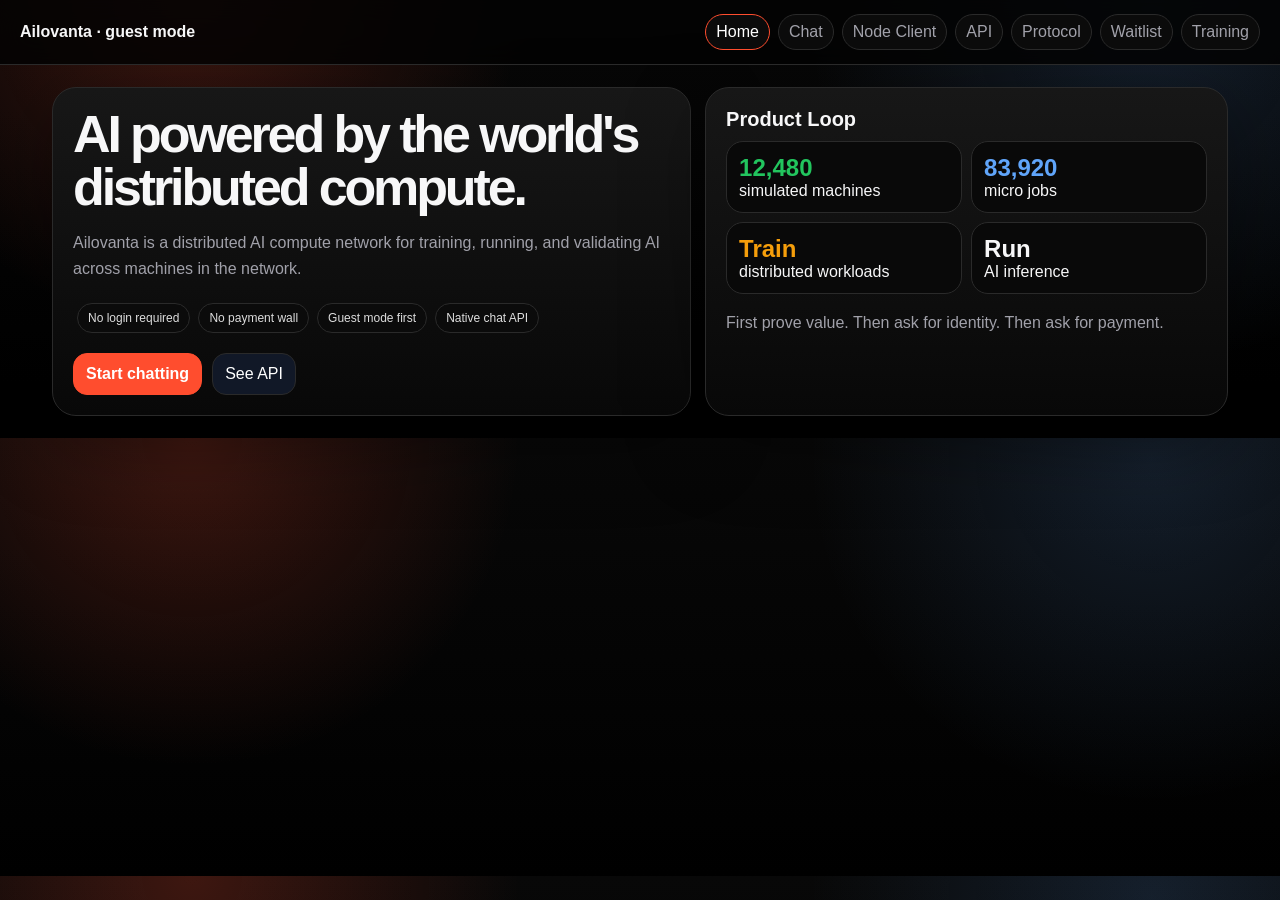
==== commit 67afc13d: "feat: make first chat usable without login or payment" ====
--- a/index.html
+++ b/index.html
@@ -6,14 +6,14 @@
 <meta name="description" content="Ailovanta — AI powered by the world's distributed compute." />
 <title>Ailovanta — Distributed AI Compute Network</title>
 <style>
-:root{--line:#2a2a2a;--text:#f7f7f8;--muted:#a1a1aa;--accent:#ff4d2e;--good:#22c55e;--blue:#60a5fa;--warn:#f59e0b}*{box-sizing:border-box}body{margin:0;background:radial-gradient(circle at 15% 0%,rgba(255,77,46,.22),transparent 28%),radial-gradient(circle at 90% 5%,rgba(96,165,250,.15),transparent 28%),linear-gradient(180deg,#080808,#000);color:var(--text);font-family:Inter,Arial,'Microsoft YaHei',sans-serif}header{position:sticky;top:0;z-index:10;background:rgba(3,3,3,.86);backdrop-filter:blur(14px);border-bottom:1px solid var(--line);padding:14px 20px;display:flex;justify-content:space-between;gap:12px;align-items:center}.brand{font-weight:900}.nav{display:flex;gap:8px;flex-wrap:wrap}.nav button{width:auto;border:1px solid var(--line);border-radius:999px;background:#0b0b0b;color:var(--muted);padding:8px 10px}.nav button.active{color:#fff;border-color:var(--accent)}main{max-width:1220px;margin:auto;padding:22px}.section{display:none}.section.active{display:block}.hero,.grid2{display:grid;grid-template-columns:1.1fr .9fr;gap:14px}.grid3{display:grid;grid-template-columns:repeat(3,1fr);gap:14px}.card{border:1px solid var(--line);background:linear-gradient(180deg,#171717,#080808);border-radius:24px;padding:20px;box-shadow:0 25px 80px rgba(0,0,0,.35)}h1{font-size:52px;line-height:1.02;letter-spacing:-.06em;margin:0 0 12px}h2{font-size:20px;margin:0 0 10px}p,li{color:var(--muted);line-height:1.65}.cn{display:block;color:#d4d4d8;font-size:13px;margin-top:8px}.badge,.pill{display:inline-block;border:1px solid var(--line);border-radius:999px;background:#0b0b0b;color:#ddd;padding:7px 10px;font-size:12px;margin:4px}.cta{display:flex;gap:10px;flex-wrap:wrap;margin-top:16px}button,input,select,textarea{border:1px solid var(--line);border-radius:14px;background:#0b0b0b;color:#fff;padding:11px 12px;font:inherit}button{cursor:pointer}.primary{background:var(--accent);border-color:var(--accent);font-weight:900}.secondary{background:#111827}.danger{background:#251012;color:#fecaca}textarea,input,select{width:100%}textarea{min-height:90px}.row{display:flex;gap:8px}.row>*{flex:1}.stat{display:grid;grid-template-columns:1fr 1fr;gap:9px}.stat div{border:1px solid var(--line);background:#090909;border-radius:17px;padding:12px}.stat b{font-size:24px;display:block}.ok{color:var(--good)}.blue{color:var(--blue)}.warn{color:var(--warn)}.messages{min-height:330px;border:1px solid var(--line);border-radius:18px;background:#050505;padding:12px;overflow:auto}.msg{padding:12px;border-radius:16px;margin:10px 0;max-width:88%;white-space:pre-wrap}.user{background:#1f2937;margin-left:auto}.ai{background:#111827;border:1px solid #243044}.box,pre{border:1px solid var(--line);background:#060606;border-radius:16px;padding:13px;color:#ddd;white-space:pre-wrap;overflow:auto}.table{width:100%;border-collapse:collapse}.table td,.table th{border:1px solid var(--line);padding:10px;text-align:left;color:#ddd}.table th{color:#fff;background:#101010}@media(max-width:900px){.hero,.grid2,.grid3{grid-template-columns:1fr}h1{font-size:36px}header{align-items:flex-start;flex-direction:column}.row,.cta{flex-direction:column}}
+:root{--line:#2a2a2a;--text:#f7f7f8;--muted:#a1a1aa;--accent:#ff4d2e;--good:#22c55e;--blue:#60a5fa;--warn:#f59e0b}*{box-sizing:border-box}body{margin:0;background:radial-gradient(circle at 15% 0%,rgba(255,77,46,.22),transparent 28%),radial-gradient(circle at 90% 5%,rgba(96,165,250,.15),transparent 28%),linear-gradient(180deg,#080808,#000);color:var(--text);font-family:Inter,Arial,'Microsoft YaHei',sans-serif}header{position:sticky;top:0;z-index:10;background:rgba(3,3,3,.86);backdrop-filter:blur(14px);border-bottom:1px solid var(--line);padding:14px 20px;display:flex;justify-content:space-between;gap:12px;align-items:center}.brand{font-weight:900}.nav{display:flex;gap:8px;flex-wrap:wrap}.nav button{width:auto;border:1px solid var(--line);border-radius:999px;background:#0b0b0b;color:var(--muted);padding:8px 10px}.nav button.active{color:#fff;border-color:var(--accent)}main{max-width:1220px;margin:auto;padding:22px}.section{display:none}.section.active{display:block}.hero,.grid2{display:grid;grid-template-columns:1.1fr .9fr;gap:14px}.grid3{display:grid;grid-template-columns:repeat(3,1fr);gap:14px}.card{border:1px solid var(--line);background:linear-gradient(180deg,#171717,#080808);border-radius:24px;padding:20px;box-shadow:0 25px 80px rgba(0,0,0,.35)}h1{font-size:52px;line-height:1.02;letter-spacing:-.06em;margin:0 0 12px}h2{font-size:20px;margin:0 0 10px}p,li{color:var(--muted);line-height:1.65}.cn{display:block;color:#d4d4d8;font-size:13px;margin-top:8px}.badge,.pill{display:inline-block;border:1px solid var(--line);border-radius:999px;background:#0b0b0b;color:#ddd;padding:7px 10px;font-size:12px;margin:4px}.cta{display:flex;gap:10px;flex-wrap:wrap;margin-top:16px}button,input,select,textarea{border:1px solid var(--line);border-radius:14px;background:#0b0b0b;color:#fff;padding:11px 12px;font:inherit}button{cursor:pointer}.primary{background:var(--accent);border-color:var(--accent);font-weight:900}.secondary{background:#111827}.danger{background:#251012;color:#fecaca}textarea,input,select{width:100%}textarea{min-height:90px}.row{display:flex;gap:8px}.row>*{flex:1}.stat{display:grid;grid-template-columns:1fr 1fr;gap:9px}.stat div{border:1px solid var(--line);background:#090909;border-radius:17px;padding:12px}.stat b{font-size:24px;display:block}.ok{color:var(--good)}.blue{color:var(--blue)}.warn{color:var(--warn)}.messages{min-height:360px;border:1px solid var(--line);border-radius:18px;background:#050505;padding:12px;overflow:auto}.msg{padding:12px;border-radius:16px;margin:10px 0;max-width:88%;white-space:pre-wrap}.user{background:#1f2937;margin-left:auto}.ai{background:#111827;border:1px solid #243044}.box,pre{border:1px solid var(--line);background:#060606;border-radius:16px;padding:13px;color:#ddd;white-space:pre-wrap;overflow:auto}.table{width:100%;border-collapse:collapse}.table td,.table th{border:1px solid var(--line);padding:10px;text-align:left;color:#ddd}.table th{color:#fff;background:#101010}.small{font-size:12px;color:var(--muted)}@media(max-width:900px){.hero,.grid2,.grid3{grid-template-columns:1fr}h1{font-size:36px}header{align-items:flex-start;flex-direction:column}.row,.cta{flex-direction:column}}
 </style>
 </head>
 <body>
-<header><div class="brand">Ailovanta · v0.9</div><div class="nav"><button class="active" data-page="home">Home</button><button data-page="app">Live MVP</button><button data-page="node">Node Client</button><button data-page="api">API Skeleton</button><button data-page="protocol">Protocol</button><button data-page="pricing">Pricing</button><button data-page="waitlist">Waitlist</button><button data-page="training">Training</button></div></header>
+<header><div class="brand">Ailovanta · guest mode</div><div class="nav"><button class="active" data-page="home">Home</button><button data-page="app">Chat</button><button data-page="node">Node Client</button><button data-page="api">API</button><button data-page="protocol">Protocol</button><button data-page="waitlist">Waitlist</button><button data-page="training">Training</button></div></header>
 <main>
-<section id="home" class="section active"><div class="hero"><div class="card"><h1>AI powered by the world's distributed compute.</h1><p>Ailovanta is a distributed AI compute network for training, running, and validating AI across machines in the network.</p><span class="badge">Distributed AI</span><span class="badge">Compute network</span><span class="badge">Training</span><span class="badge">Inference</span><div class="cta"><button class="primary" onclick="openPage('app')">Launch Live MVP</button><button class="secondary" onclick="openPage('node')">See Node Client</button><button class="secondary" onclick="openPage('api')">See API Skeleton</button></div></div><div class="card"><h2>Product Loop</h2><div class="stat"><div><b class="ok" id="nodes">12,480</b><span>simulated machines</span></div><div><b class="blue" id="jobs">83,920</b><span>micro jobs</span></div><div><b class="warn">Train</b><span>distributed workloads</span></div><div><b>Run</b><span>AI inference</span></div></div><p>More machines create more compute supply. More compute lowers AI training and inference cost. Better validation turns raw compute into useful AI work.</p></div></div></section>
-<section id="app" class="section"><div class="grid2"><div class="card"><h2>Live MVP Access Gate</h2><label>Contribution share</label><input id="share" type="range" min="5" max="90" value="30" step="5"><p>Contribution: <b id="shareLabel">30%</b></p><div class="row"><button class="primary" id="startNode">Run node, use free</button><button id="paid">Use paid mode</button></div><p id="access">Access: locked</p><p id="device">Device: checking...</p></div><div class="card"><h2>Ailovanta AI Demo</h2><select id="mode"><option>Standard</option><option selected>Open</option><option>Creative</option><option>Private Work Mode</option></select><div class="messages" id="messages"></div><textarea id="prompt" placeholder="Ask about Ailovanta, distributed AI compute, scheduler, or training engine."></textarea><div class="row"><button class="primary" id="send">Send</button><button class="danger" id="clear">Clear</button></div></div></div></section>
+<section id="home" class="section active"><div class="hero"><div class="card"><h1>AI powered by the world's distributed compute.</h1><p>Ailovanta is a distributed AI compute network for training, running, and validating AI across machines in the network.</p><span class="badge">No login required</span><span class="badge">No payment wall</span><span class="badge">Guest mode first</span><span class="badge">Native chat API</span><div class="cta"><button class="primary" onclick="openPage('app')">Start chatting</button><button class="secondary" onclick="openPage('api')">See API</button></div></div><div class="card"><h2>Product Loop</h2><div class="stat"><div><b class="ok" id="nodes">12,480</b><span>simulated machines</span></div><div><b class="blue" id="jobs">83,920</b><span>micro jobs</span></div><div><b class="warn">Train</b><span>distributed workloads</span></div><div><b>Run</b><span>AI inference</span></div></div><p>First prove value. Then ask for identity. Then ask for payment.</p></div></div></section>
+<section id="app" class="section"><div class="grid2"><div class="card"><h2>Ailovanta Chat</h2><p>No login. No payment. No wallet. Start with guest mode.</p><div class="messages" id="messages"></div><textarea id="prompt" placeholder="Ask Ailovanta anything. The local API will answer with Ollama if connected, otherwise with fallback."></textarea><div class="row"><button class="primary" id="send">Send</button><button class="danger" id="clear">Clear</button></div><p class="small" id="chatStatus">Guest session ready.</p></div><div class="card"><h2>Guest Session</h2><p>Your browser gets a local guest id. Conversations can later be attached to a real account after login is worth adding.</p><div class="box" id="guestBox"></div><button class="secondary" id="newGuest">Reset guest id</button></div></div></section>
 <section id="node" class="section"><div class="grid3"><div class="card"><h2>Ailovanta Node</h2><p>The client runs on the user's device and exposes idle compute under user-defined limits.</p><ul><li>Device scan</li><li>Resource cap</li><li>Heartbeat</li><li>Task runner</li><li>Local logs</li></ul></div><div class="card"><h2>Node Runtime Loop</h2><pre>scan_device()
 register_node()
 while online:
@@ -21,14 +21,13 @@
   job = request_job()
   result = run(job)
   submit_result(result)</pre></div><div class="card"><h2>First Workloads</h2><p>Inference, RAG indexing, data cleaning, evaluation, and LoRA-sized jobs.</p></div></div></section>
-<section id="api" class="section"><div class="card"><h2>API Skeleton</h2><table class="table"><tr><th>Endpoint</th><th>Purpose</th></tr><tr><td>POST /nodes/register</td><td>Register node device profile</td></tr><tr><td>POST /nodes/heartbeat</td><td>Update uptime and availability</td></tr><tr><td>GET /jobs/next</td><td>Fetch next eligible task</td></tr><tr><td>POST /jobs/result</td><td>Submit completed result</td></tr><tr><td>POST /ai/chat</td><td>Ailovanta AI request</td></tr><tr><td>POST /training/jobs</td><td>Create training job</td></tr><tr><td>POST /models/versions</td><td>Register model version</td></tr></table></div></section>
+<section id="api" class="section"><div class="card"><h2>API</h2><table class="table"><tr><th>Endpoint</th><th>Purpose</th></tr><tr><td>POST /ailovanta/v1/chat</td><td>Guest-first native chat</td></tr><tr><td>POST /ailovanta/v1/run</td><td>Ailovanta native run request</td></tr><tr><td>POST /v1/chat/completions</td><td>Compatibility chat endpoint</td></tr><tr><td>GET /ailovanta/v1/conversations</td><td>List stored conversations</td></tr><tr><td>POST /nodes/register</td><td>Register node device profile</td></tr><tr><td>POST /nodes/heartbeat</td><td>Update uptime and availability</td></tr><tr><td>GET /jobs/next</td><td>Fetch next eligible task</td></tr><tr><td>POST /jobs/result</td><td>Submit completed result</td></tr></table></div></section>
 <section id="protocol" class="section"><div class="grid3"><div class="card"><h2>Protocol</h2><p>Contributor access is earned by running useful machines. Reputation increases with uptime, quality, and successful jobs.</p></div><div class="card"><h2>Verification</h2><p>Short tasks can be checked by redundancy, test prompts, sampled review, and result scoring.</p></div><div class="card"><h2>Privacy</h2><p>Prompts, memory, and local records should support expiration, user export, and one-click wipe.</p></div></div></section>
-<section id="pricing" class="section"><div class="grid3"><div class="card"><h2>Contributor</h2><p><b class="ok">Free</b></p><p>Run a node, contribute compute, unlock AI usage.</p></div><div class="card"><h2>Paid User</h2><p><b class="warn">Subscription / usage</b></p><p>No node required. Pays for AI access.</p></div><div class="card"><h2>Builder / Enterprise</h2><p><b class="blue">API / private pool</b></p><p>Buy compute API or private machine pools.</p></div></div></section>
 <section id="waitlist" class="section"><div class="card"><h2>Waitlist</h2><p>This local demo stores waitlist entries in browser localStorage.</p><div class="grid2"><input id="email" placeholder="email@example.com"><select id="role"><option>User</option><option>Compute contributor</option><option>AI builder</option><option>Investor</option></select></div><div class="row" style="margin-top:10px"><button class="primary" id="join">Join waitlist</button><button class="danger" id="wipeList">Clear</button></div><div class="box" id="waitlistBox">No entries yet.</div></div></section>
 <section id="training" class="section"><div class="grid2"><div class="card"><h2>Training Simulator</h2><select id="trainGoal"><option>RAG import</option><option>LoRA micro job</option><option>Evaluation batch</option><option>Distributed training round</option></select><button class="primary" id="train">Start training simulation</button><div class="box" id="trainLog">Idle.</div></div><div class="card"><h2>Realistic First Phase</h2><p>Start with short, verifiable jobs before harder distributed training.</p><span class="pill">RAG</span><span class="pill">LoRA</span><span class="pill">Evaluation</span><span class="pill">Data cleaning</span></div></div></section>
 </main>
 <script>
-const $=id=>document.getElementById(id);const state={access:localStorage.getItem('access')||'locked'};function openPage(p){document.querySelectorAll('.section').forEach(s=>s.classList.remove('active'));$(p).classList.add('active');document.querySelectorAll('.nav button').forEach(b=>b.classList.toggle('active',b.dataset.page===p));scrollTo(0,0)}window.openPage=openPage;document.querySelectorAll('.nav button').forEach(b=>b.onclick=()=>openPage(b.dataset.page));function setAccess(v){state.access=v;localStorage.setItem('access',v);$('access').textContent='Access: '+v}$('share').oninput=()=>$('shareLabel').textContent=$('share').value+'%';$('startNode').onclick=()=>setAccess('free contributor');$('paid').onclick=()=>setAccess('paid user');$('device').textContent=`Device: ${navigator.hardwareConcurrency||4} CPU threads, WebGPU ${navigator.gpu?'available':'not detected'}`;function addMsg(role,text){const d=document.createElement('div');d.className='msg '+role;d.textContent=text;$('messages').appendChild(d)}$('send').onclick=()=>{const p=$('prompt').value.trim();if(!p)return;if(state.access==='locked'){addMsg('ai','Choose access first: run a node or use paid mode.');return}addMsg('user',p);addMsg('ai','Ailovanta answer: build the node client, scheduler API, verification rules, training jobs, and model registry before claiming a real compute network.');$('prompt').value=''};$('clear').onclick=()=>$('messages').innerHTML='';function getList(k){try{return JSON.parse(localStorage.getItem(k)||'[]')}catch{return[]}}function setList(k,v){localStorage.setItem(k,JSON.stringify(v))}function renderWait(){const list=getList('waitlist');$('waitlistBox').textContent=list.length?list.map(x=>`${x.email} — ${x.role}`).join('\n'):'No entries yet.'}$('join').onclick=()=>{const email=$('email').value.trim();if(!email)return;const list=getList('waitlist');list.push({email,role:$('role').value});setList('waitlist',list);$('email').value='';renderWait()};$('wipeList').onclick=()=>{localStorage.removeItem('waitlist');renderWait()};$('train').onclick=()=>{$('trainLog').textContent='Queued → Scored machines → Dispatched → Verified → Model version registered. Target: '+$('trainGoal').value};setAccess(state.access);renderWait();
+const $=id=>document.getElementById(id);let conversationId=localStorage.getItem('conversation_id')||null;function guestId(){let id=localStorage.getItem('guest_id');if(!id){id='guest_'+Math.random().toString(36).slice(2)+Date.now().toString(36);localStorage.setItem('guest_id',id)}return id}function renderGuest(){const id=guestId();$('guestBox').textContent=`guest_id: ${id}\nconversation_id: ${conversationId||'not started yet'}\nmode: no login, no payment`}$('newGuest').onclick=()=>{localStorage.removeItem('guest_id');localStorage.removeItem('conversation_id');conversationId=null;renderGuest();$('messages').innerHTML=''};function openPage(p){document.querySelectorAll('.section').forEach(s=>s.classList.remove('active'));$(p).classList.add('active');document.querySelectorAll('.nav button').forEach(b=>b.classList.toggle('active',b.dataset.page===p));scrollTo(0,0)}window.openPage=openPage;document.querySelectorAll('.nav button').forEach(b=>b.onclick=()=>openPage(b.dataset.page));function addMsg(role,text){const d=document.createElement('div');d.className='msg '+role;d.textContent=text;$('messages').appendChild(d);$('messages').scrollTop=$('messages').scrollHeight}async function sendChat(){const p=$('prompt').value.trim();if(!p)return;addMsg('user',p);$('prompt').value='';$('chatStatus').textContent='Sending...';try{const res=await fetch('/ailovanta/v1/chat',{method:'POST',headers:{'Content-Type':'application/json'},body:JSON.stringify({prompt:p,user_id:guestId(),conversation_id:conversationId,title:'Guest chat'})});const body=await res.json();if(!res.ok)throw new Error(body.detail||'Request failed');conversationId=body.conversation_id;localStorage.setItem('conversation_id',conversationId);addMsg('ai',body.answer||'No answer returned.');$('chatStatus').textContent=`Saved to ${conversationId}. Source: ${body.source||'unknown'}`;renderGuest()}catch(e){addMsg('ai','Local API is not reachable yet. Start it with: uvicorn api.main:app --reload');$('chatStatus').textContent=e.message}}$('send').onclick=sendChat;$('prompt').addEventListener('keydown',e=>{if(e.key==='Enter'&&(e.ctrlKey||e.metaKey))sendChat()});$('clear').onclick=()=>{$('messages').innerHTML=''};function getList(k){try{return JSON.parse(localStorage.getItem(k)||'[]')}catch{return[]}}function setList(k,v){localStorage.setItem(k,JSON.stringify(v))}function renderWait(){const list=getList('waitlist');$('waitlistBox').textContent=list.length?list.map(x=>`${x.email} — ${x.role}`).join('\n'):'No entries yet.'}$('join').onclick=()=>{const email=$('email').value.trim();if(!email)return;const list=getList('waitlist');list.push({email,role:$('role').value});setList('waitlist',list);$('email').value='';renderWait()};$('wipeList').onclick=()=>{localStorage.removeItem('waitlist');renderWait()};$('train').onclick=()=>{$('trainLog').textContent='Queued → Scored machines → Dispatched → Verified → Model version registered. Target: '+$('trainGoal').value};renderGuest();renderWait();addMsg('ai','Welcome to Ailovanta guest mode. Ask anything to start.');
 </script>
 </body>
 </html>
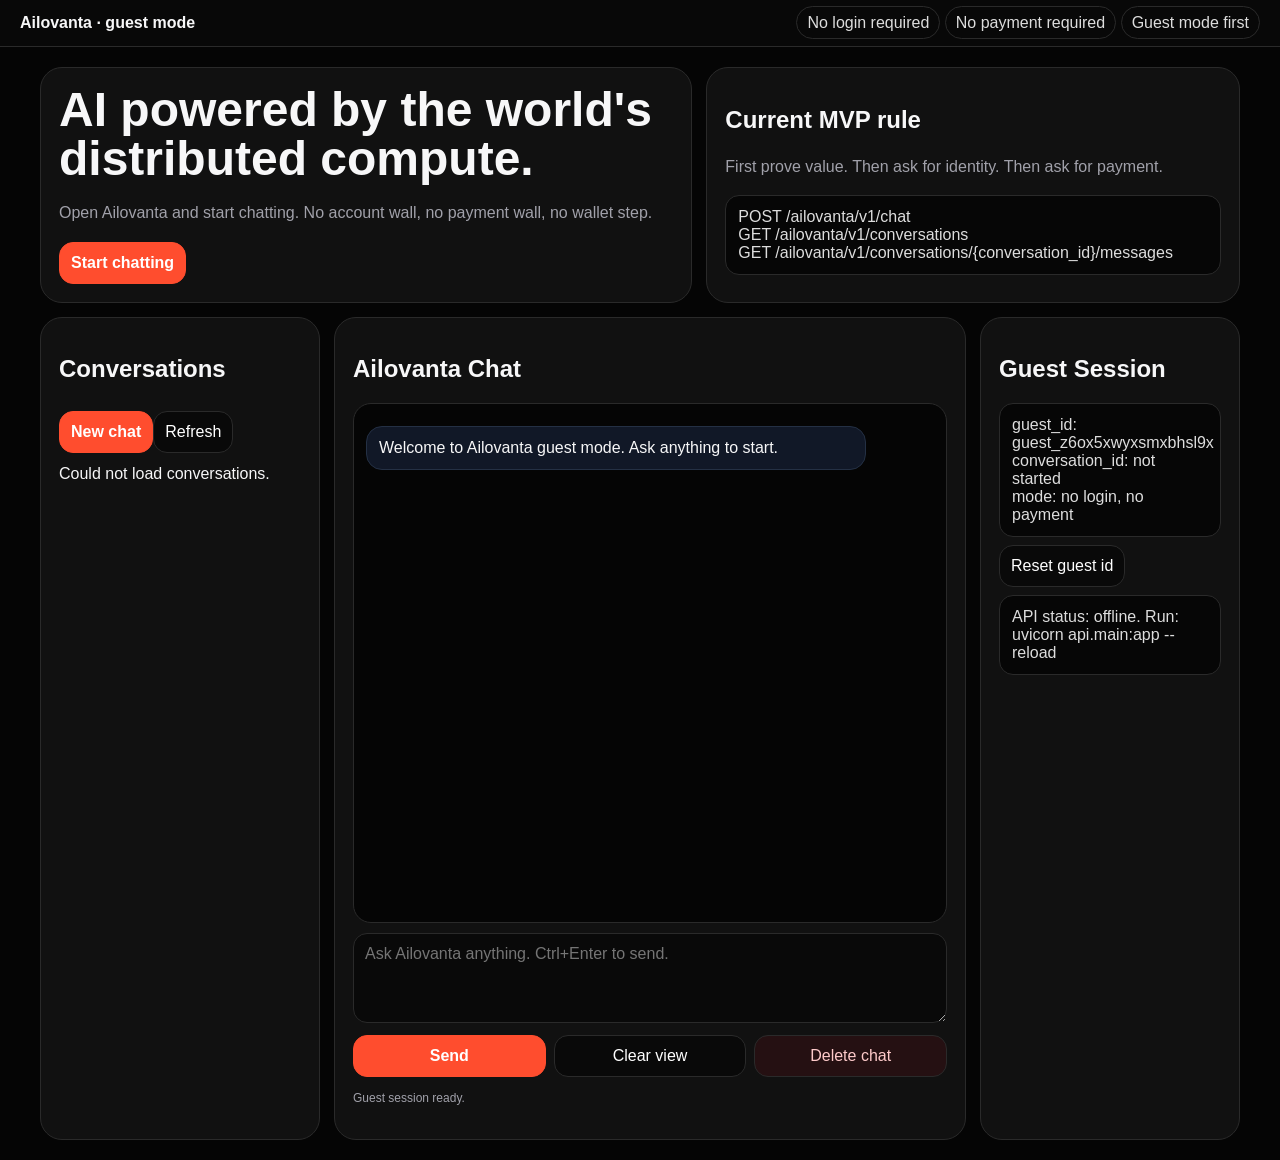
==== commit 0218f44b: "feat: simplify app into guest chat UI" ====
--- a/index.html
+++ b/index.html
@@ -3,31 +3,30 @@
 <head>
 <meta charset="utf-8" />
 <meta name="viewport" content="width=device-width,initial-scale=1" />
-<meta name="description" content="Ailovanta — AI powered by the world's distributed compute." />
-<title>Ailovanta — Distributed AI Compute Network</title>
+<title>Ailovanta Guest Chat</title>
 <style>
-:root{--line:#2a2a2a;--text:#f7f7f8;--muted:#a1a1aa;--accent:#ff4d2e;--good:#22c55e;--blue:#60a5fa;--warn:#f59e0b}*{box-sizing:border-box}body{margin:0;background:radial-gradient(circle at 15% 0%,rgba(255,77,46,.22),transparent 28%),radial-gradient(circle at 90% 5%,rgba(96,165,250,.15),transparent 28%),linear-gradient(180deg,#080808,#000);color:var(--text);font-family:Inter,Arial,'Microsoft YaHei',sans-serif}header{position:sticky;top:0;z-index:10;background:rgba(3,3,3,.86);backdrop-filter:blur(14px);border-bottom:1px solid var(--line);padding:14px 20px;display:flex;justify-content:space-between;gap:12px;align-items:center}.brand{font-weight:900}.nav{display:flex;gap:8px;flex-wrap:wrap}.nav button{width:auto;border:1px solid var(--line);border-radius:999px;background:#0b0b0b;color:var(--muted);padding:8px 10px}.nav button.active{color:#fff;border-color:var(--accent)}main{max-width:1220px;margin:auto;padding:22px}.section{display:none}.section.active{display:block}.hero,.grid2{display:grid;grid-template-columns:1.1fr .9fr;gap:14px}.grid3{display:grid;grid-template-columns:repeat(3,1fr);gap:14px}.card{border:1px solid var(--line);background:linear-gradient(180deg,#171717,#080808);border-radius:24px;padding:20px;box-shadow:0 25px 80px rgba(0,0,0,.35)}h1{font-size:52px;line-height:1.02;letter-spacing:-.06em;margin:0 0 12px}h2{font-size:20px;margin:0 0 10px}p,li{color:var(--muted);line-height:1.65}.cn{display:block;color:#d4d4d8;font-size:13px;margin-top:8px}.badge,.pill{display:inline-block;border:1px solid var(--line);border-radius:999px;background:#0b0b0b;color:#ddd;padding:7px 10px;font-size:12px;margin:4px}.cta{display:flex;gap:10px;flex-wrap:wrap;margin-top:16px}button,input,select,textarea{border:1px solid var(--line);border-radius:14px;background:#0b0b0b;color:#fff;padding:11px 12px;font:inherit}button{cursor:pointer}.primary{background:var(--accent);border-color:var(--accent);font-weight:900}.secondary{background:#111827}.danger{background:#251012;color:#fecaca}textarea,input,select{width:100%}textarea{min-height:90px}.row{display:flex;gap:8px}.row>*{flex:1}.stat{display:grid;grid-template-columns:1fr 1fr;gap:9px}.stat div{border:1px solid var(--line);background:#090909;border-radius:17px;padding:12px}.stat b{font-size:24px;display:block}.ok{color:var(--good)}.blue{color:var(--blue)}.warn{color:var(--warn)}.messages{min-height:360px;border:1px solid var(--line);border-radius:18px;background:#050505;padding:12px;overflow:auto}.msg{padding:12px;border-radius:16px;margin:10px 0;max-width:88%;white-space:pre-wrap}.user{background:#1f2937;margin-left:auto}.ai{background:#111827;border:1px solid #243044}.box,pre{border:1px solid var(--line);background:#060606;border-radius:16px;padding:13px;color:#ddd;white-space:pre-wrap;overflow:auto}.table{width:100%;border-collapse:collapse}.table td,.table th{border:1px solid var(--line);padding:10px;text-align:left;color:#ddd}.table th{color:#fff;background:#101010}.small{font-size:12px;color:var(--muted)}@media(max-width:900px){.hero,.grid2,.grid3{grid-template-columns:1fr}h1{font-size:36px}header{align-items:flex-start;flex-direction:column}.row,.cta{flex-direction:column}}
+:root{--bg:#050505;--card:#111;--line:#2a2a2a;--text:#f7f7f8;--muted:#a1a1aa;--accent:#ff4d2e}*{box-sizing:border-box}body{margin:0;background:var(--bg);color:var(--text);font-family:Inter,Arial,sans-serif}header{display:flex;justify-content:space-between;gap:12px;align-items:center;padding:14px 20px;border-bottom:1px solid var(--line);background:#080808;position:sticky;top:0}.brand{font-weight:900}.badge{border:1px solid var(--line);border-radius:999px;padding:7px 10px;color:#ddd}main{max-width:1240px;margin:auto;padding:20px}.hero{display:grid;grid-template-columns:1.1fr .9fr;gap:14px}.chat{display:grid;grid-template-columns:280px 1fr 260px;gap:14px}.card{border:1px solid var(--line);background:var(--card);border-radius:22px;padding:18px}h1{font-size:48px;line-height:1.02;margin:0 0 12px}p{color:var(--muted);line-height:1.6}button,textarea{border:1px solid var(--line);border-radius:14px;background:#090909;color:#fff;padding:11px;font:inherit}button{cursor:pointer}.primary{background:var(--accent);border-color:var(--accent);font-weight:900}.danger{background:#251012;color:#fecaca}.row{display:flex;gap:8px;margin-top:8px}.row>*{flex:1}.list{display:flex;flex-direction:column;gap:8px;max-height:520px;overflow:auto}.item{text-align:left}.item.active{border-color:var(--accent)}.messages{height:520px;overflow:auto;background:#050505;border:1px solid var(--line);border-radius:18px;padding:12px}.msg{padding:12px;border-radius:16px;margin:10px 0;max-width:88%;white-space:pre-wrap}.user{background:#1f2937;margin-left:auto}.ai{background:#111827;border:1px solid #243044}textarea{width:100%;min-height:90px;margin-top:10px}.box{border:1px solid var(--line);background:#060606;border-radius:14px;padding:12px;white-space:pre-wrap;color:#ddd}.small{font-size:12px;color:var(--muted)}@media(max-width:950px){.hero,.chat{grid-template-columns:1fr}h1{font-size:34px}.row{flex-direction:column}}
 </style>
 </head>
 <body>
-<header><div class="brand">Ailovanta · guest mode</div><div class="nav"><button class="active" data-page="home">Home</button><button data-page="app">Chat</button><button data-page="node">Node Client</button><button data-page="api">API</button><button data-page="protocol">Protocol</button><button data-page="waitlist">Waitlist</button><button data-page="training">Training</button></div></header>
+<header><div class="brand">Ailovanta · guest mode</div><div><span class="badge">No login required</span> <span class="badge">No payment required</span> <span class="badge">Guest mode first</span></div></header>
 <main>
-<section id="home" class="section active"><div class="hero"><div class="card"><h1>AI powered by the world's distributed compute.</h1><p>Ailovanta is a distributed AI compute network for training, running, and validating AI across machines in the network.</p><span class="badge">No login required</span><span class="badge">No payment wall</span><span class="badge">Guest mode first</span><span class="badge">Native chat API</span><div class="cta"><button class="primary" onclick="openPage('app')">Start chatting</button><button class="secondary" onclick="openPage('api')">See API</button></div></div><div class="card"><h2>Product Loop</h2><div class="stat"><div><b class="ok" id="nodes">12,480</b><span>simulated machines</span></div><div><b class="blue" id="jobs">83,920</b><span>micro jobs</span></div><div><b class="warn">Train</b><span>distributed workloads</span></div><div><b>Run</b><span>AI inference</span></div></div><p>First prove value. Then ask for identity. Then ask for payment.</p></div></div></section>
-<section id="app" class="section"><div class="grid2"><div class="card"><h2>Ailovanta Chat</h2><p>No login. No payment. No wallet. Start with guest mode.</p><div class="messages" id="messages"></div><textarea id="prompt" placeholder="Ask Ailovanta anything. The local API will answer with Ollama if connected, otherwise with fallback."></textarea><div class="row"><button class="primary" id="send">Send</button><button class="danger" id="clear">Clear</button></div><p class="small" id="chatStatus">Guest session ready.</p></div><div class="card"><h2>Guest Session</h2><p>Your browser gets a local guest id. Conversations can later be attached to a real account after login is worth adding.</p><div class="box" id="guestBox"></div><button class="secondary" id="newGuest">Reset guest id</button></div></div></section>
-<section id="node" class="section"><div class="grid3"><div class="card"><h2>Ailovanta Node</h2><p>The client runs on the user's device and exposes idle compute under user-defined limits.</p><ul><li>Device scan</li><li>Resource cap</li><li>Heartbeat</li><li>Task runner</li><li>Local logs</li></ul></div><div class="card"><h2>Node Runtime Loop</h2><pre>scan_device()
-register_node()
-while online:
-  heartbeat()
-  job = request_job()
-  result = run(job)
-  submit_result(result)</pre></div><div class="card"><h2>First Workloads</h2><p>Inference, RAG indexing, data cleaning, evaluation, and LoRA-sized jobs.</p></div></div></section>
-<section id="api" class="section"><div class="card"><h2>API</h2><table class="table"><tr><th>Endpoint</th><th>Purpose</th></tr><tr><td>POST /ailovanta/v1/chat</td><td>Guest-first native chat</td></tr><tr><td>POST /ailovanta/v1/run</td><td>Ailovanta native run request</td></tr><tr><td>POST /v1/chat/completions</td><td>Compatibility chat endpoint</td></tr><tr><td>GET /ailovanta/v1/conversations</td><td>List stored conversations</td></tr><tr><td>POST /nodes/register</td><td>Register node device profile</td></tr><tr><td>POST /nodes/heartbeat</td><td>Update uptime and availability</td></tr><tr><td>GET /jobs/next</td><td>Fetch next eligible task</td></tr><tr><td>POST /jobs/result</td><td>Submit completed result</td></tr></table></div></section>
-<section id="protocol" class="section"><div class="grid3"><div class="card"><h2>Protocol</h2><p>Contributor access is earned by running useful machines. Reputation increases with uptime, quality, and successful jobs.</p></div><div class="card"><h2>Verification</h2><p>Short tasks can be checked by redundancy, test prompts, sampled review, and result scoring.</p></div><div class="card"><h2>Privacy</h2><p>Prompts, memory, and local records should support expiration, user export, and one-click wipe.</p></div></div></section>
-<section id="waitlist" class="section"><div class="card"><h2>Waitlist</h2><p>This local demo stores waitlist entries in browser localStorage.</p><div class="grid2"><input id="email" placeholder="email@example.com"><select id="role"><option>User</option><option>Compute contributor</option><option>AI builder</option><option>Investor</option></select></div><div class="row" style="margin-top:10px"><button class="primary" id="join">Join waitlist</button><button class="danger" id="wipeList">Clear</button></div><div class="box" id="waitlistBox">No entries yet.</div></div></section>
-<section id="training" class="section"><div class="grid2"><div class="card"><h2>Training Simulator</h2><select id="trainGoal"><option>RAG import</option><option>LoRA micro job</option><option>Evaluation batch</option><option>Distributed training round</option></select><button class="primary" id="train">Start training simulation</button><div class="box" id="trainLog">Idle.</div></div><div class="card"><h2>Realistic First Phase</h2><p>Start with short, verifiable jobs before harder distributed training.</p><span class="pill">RAG</span><span class="pill">LoRA</span><span class="pill">Evaluation</span><span class="pill">Data cleaning</span></div></div></section>
+<section class="hero"><div class="card"><h1>AI powered by the world's distributed compute.</h1><p>Open Ailovanta and start chatting. No account wall, no payment wall, no wallet step.</p><button class="primary" onclick="document.getElementById('prompt').focus()">Start chatting</button></div><div class="card"><h2>Current MVP rule</h2><p>First prove value. Then ask for identity. Then ask for payment.</p><div class="box">POST /ailovanta/v1/chat<br>GET /ailovanta/v1/conversations<br>GET /ailovanta/v1/conversations/{conversation_id}/messages</div></div></section>
+<section class="chat" style="margin-top:14px"><div class="card"><h2>Conversations</h2><button class="primary" id="newChat">New chat</button><button id="refreshChats" style="margin-top:8px">Refresh</button><div class="list" id="conversationList" style="margin-top:12px">Loading...</div></div><div class="card"><h2>Ailovanta Chat</h2><div class="messages" id="messages"></div><textarea id="prompt" placeholder="Ask Ailovanta anything. Ctrl+Enter to send."></textarea><div class="row"><button class="primary" id="send">Send</button><button id="clear">Clear view</button><button class="danger" id="deleteChat">Delete chat</button></div><p class="small" id="chatStatus">Guest session ready.</p></div><div class="card"><h2>Guest Session</h2><div class="box" id="guestBox"></div><button id="newGuest" style="margin-top:8px">Reset guest id</button><div class="box" id="apiStatus" style="margin-top:8px">API status: checking...</div></div></section>
 </main>
 <script>
-const $=id=>document.getElementById(id);let conversationId=localStorage.getItem('conversation_id')||null;function guestId(){let id=localStorage.getItem('guest_id');if(!id){id='guest_'+Math.random().toString(36).slice(2)+Date.now().toString(36);localStorage.setItem('guest_id',id)}return id}function renderGuest(){const id=guestId();$('guestBox').textContent=`guest_id: ${id}\nconversation_id: ${conversationId||'not started yet'}\nmode: no login, no payment`}$('newGuest').onclick=()=>{localStorage.removeItem('guest_id');localStorage.removeItem('conversation_id');conversationId=null;renderGuest();$('messages').innerHTML=''};function openPage(p){document.querySelectorAll('.section').forEach(s=>s.classList.remove('active'));$(p).classList.add('active');document.querySelectorAll('.nav button').forEach(b=>b.classList.toggle('active',b.dataset.page===p));scrollTo(0,0)}window.openPage=openPage;document.querySelectorAll('.nav button').forEach(b=>b.onclick=()=>openPage(b.dataset.page));function addMsg(role,text){const d=document.createElement('div');d.className='msg '+role;d.textContent=text;$('messages').appendChild(d);$('messages').scrollTop=$('messages').scrollHeight}async function sendChat(){const p=$('prompt').value.trim();if(!p)return;addMsg('user',p);$('prompt').value='';$('chatStatus').textContent='Sending...';try{const res=await fetch('/ailovanta/v1/chat',{method:'POST',headers:{'Content-Type':'application/json'},body:JSON.stringify({prompt:p,user_id:guestId(),conversation_id:conversationId,title:'Guest chat'})});const body=await res.json();if(!res.ok)throw new Error(body.detail||'Request failed');conversationId=body.conversation_id;localStorage.setItem('conversation_id',conversationId);addMsg('ai',body.answer||'No answer returned.');$('chatStatus').textContent=`Saved to ${conversationId}. Source: ${body.source||'unknown'}`;renderGuest()}catch(e){addMsg('ai','Local API is not reachable yet. Start it with: uvicorn api.main:app --reload');$('chatStatus').textContent=e.message}}$('send').onclick=sendChat;$('prompt').addEventListener('keydown',e=>{if(e.key==='Enter'&&(e.ctrlKey||e.metaKey))sendChat()});$('clear').onclick=()=>{$('messages').innerHTML=''};function getList(k){try{return JSON.parse(localStorage.getItem(k)||'[]')}catch{return[]}}function setList(k,v){localStorage.setItem(k,JSON.stringify(v))}function renderWait(){const list=getList('waitlist');$('waitlistBox').textContent=list.length?list.map(x=>`${x.email} — ${x.role}`).join('\n'):'No entries yet.'}$('join').onclick=()=>{const email=$('email').value.trim();if(!email)return;const list=getList('waitlist');list.push({email,role:$('role').value});setList('waitlist',list);$('email').value='';renderWait()};$('wipeList').onclick=()=>{localStorage.removeItem('waitlist');renderWait()};$('train').onclick=()=>{$('trainLog').textContent='Queued → Scored machines → Dispatched → Verified → Model version registered. Target: '+$('trainGoal').value};renderGuest();renderWait();addMsg('ai','Welcome to Ailovanta guest mode. Ask anything to start.');
+const $=id=>document.getElementById(id);let conversationId=localStorage.getItem('conversation_id')||null;let sending=false;
+function guestId(){let id=localStorage.getItem('guest_id');if(!id){id='guest_'+Math.random().toString(36).slice(2)+Date.now().toString(36);localStorage.setItem('guest_id',id)}return id}
+function renderGuest(){ $('guestBox').textContent=`guest_id: ${guestId()}\nconversation_id: ${conversationId||'not started'}\nmode: no login, no payment`; }
+function addMsg(role,text){const d=document.createElement('div');d.className='msg '+role;d.textContent=text;$('messages').appendChild(d);$('messages').scrollTop=$('messages').scrollHeight}
+function setSending(v){sending=v;$('send').disabled=v;$('send').textContent=v?'Sending...':'Send'}
+async function checkApi(){try{const r=await fetch('/health');const b=await r.json();$('apiStatus').textContent=`API status: ${b.ok?'online':'unknown'}`}catch(e){$('apiStatus').textContent='API status: offline. Run: uvicorn api.main:app --reload'}}
+async function loadConversations(){const box=$('conversationList');box.textContent='Loading...';try{const r=await fetch(`/ailovanta/v1/conversations?user_id=${encodeURIComponent(guestId())}`);const b=await r.json();const items=b.conversations||[];box.innerHTML='';if(!items.length){box.textContent='No conversations yet.';return}items.forEach(c=>{const btn=document.createElement('button');btn.className='item '+(c.id===conversationId?'active':'');btn.textContent=c.title||c.id;btn.onclick=()=>loadConversation(c.id);box.appendChild(btn)})}catch(e){box.textContent='Could not load conversations.'}}
+async function loadConversation(id){conversationId=id;localStorage.setItem('conversation_id',id);$('messages').innerHTML='';try{const r=await fetch(`/ailovanta/v1/conversations/${id}/messages`);const b=await r.json();(b.messages||[]).forEach(m=>addMsg(m.role==='assistant'?'ai':'user',m.content));$('chatStatus').textContent=`Loaded ${id}`;renderGuest();loadConversations()}catch(e){$('chatStatus').textContent='Could not load conversation.'}}
+async function sendChat(){const p=$('prompt').value.trim();if(!p||sending)return;addMsg('user',p);$('prompt').value='';setSending(true);try{const r=await fetch('/ailovanta/v1/chat',{method:'POST',headers:{'Content-Type':'application/json'},body:JSON.stringify({prompt:p,user_id:guestId(),conversation_id:conversationId,title:p.slice(0,30)||'Guest chat'})});const b=await r.json();if(!r.ok)throw new Error(b.detail||'Request failed');conversationId=b.conversation_id;localStorage.setItem('conversation_id',conversationId);addMsg('ai',b.answer||'No answer returned.');$('chatStatus').textContent=`Saved. Source: ${b.source||'unknown'}. Context: ${b.context_messages_used||0}`;renderGuest();loadConversations()}catch(e){addMsg('ai','Local API is not reachable yet. Start it with: uvicorn api.main:app --reload');$('chatStatus').textContent=e.message}finally{setSending(false)}}
+async function deleteCurrentChat(){if(!conversationId){$('messages').innerHTML='';return}try{await fetch(`/ailovanta/v1/conversations/${conversationId}`,{method:'DELETE'});conversationId=null;localStorage.removeItem('conversation_id');$('messages').innerHTML='';addMsg('ai','Conversation removed. Start a new guest chat.');renderGuest();loadConversations()}catch(e){$('chatStatus').textContent='Could not remove conversation.'}}
+$('send').onclick=sendChat;$('prompt').addEventListener('keydown',e=>{if(e.key==='Enter'&&(e.ctrlKey||e.metaKey))sendChat()});$('clear').onclick=()=>{$('messages').innerHTML=''};$('newChat').onclick=()=>{conversationId=null;localStorage.removeItem('conversation_id');$('messages').innerHTML='';addMsg('ai','New guest chat started.');renderGuest();loadConversations()};$('refreshChats').onclick=loadConversations;$('deleteChat').onclick=deleteCurrentChat;$('newGuest').onclick=()=>{localStorage.removeItem('guest_id');localStorage.removeItem('conversation_id');conversationId=null;$('messages').innerHTML='';addMsg('ai','New guest session ready.');renderGuest();loadConversations()};
+renderGuest();checkApi();loadConversations();addMsg('ai','Welcome to Ailovanta guest mode. Ask anything to start.');
 </script>
 </body>
 </html>
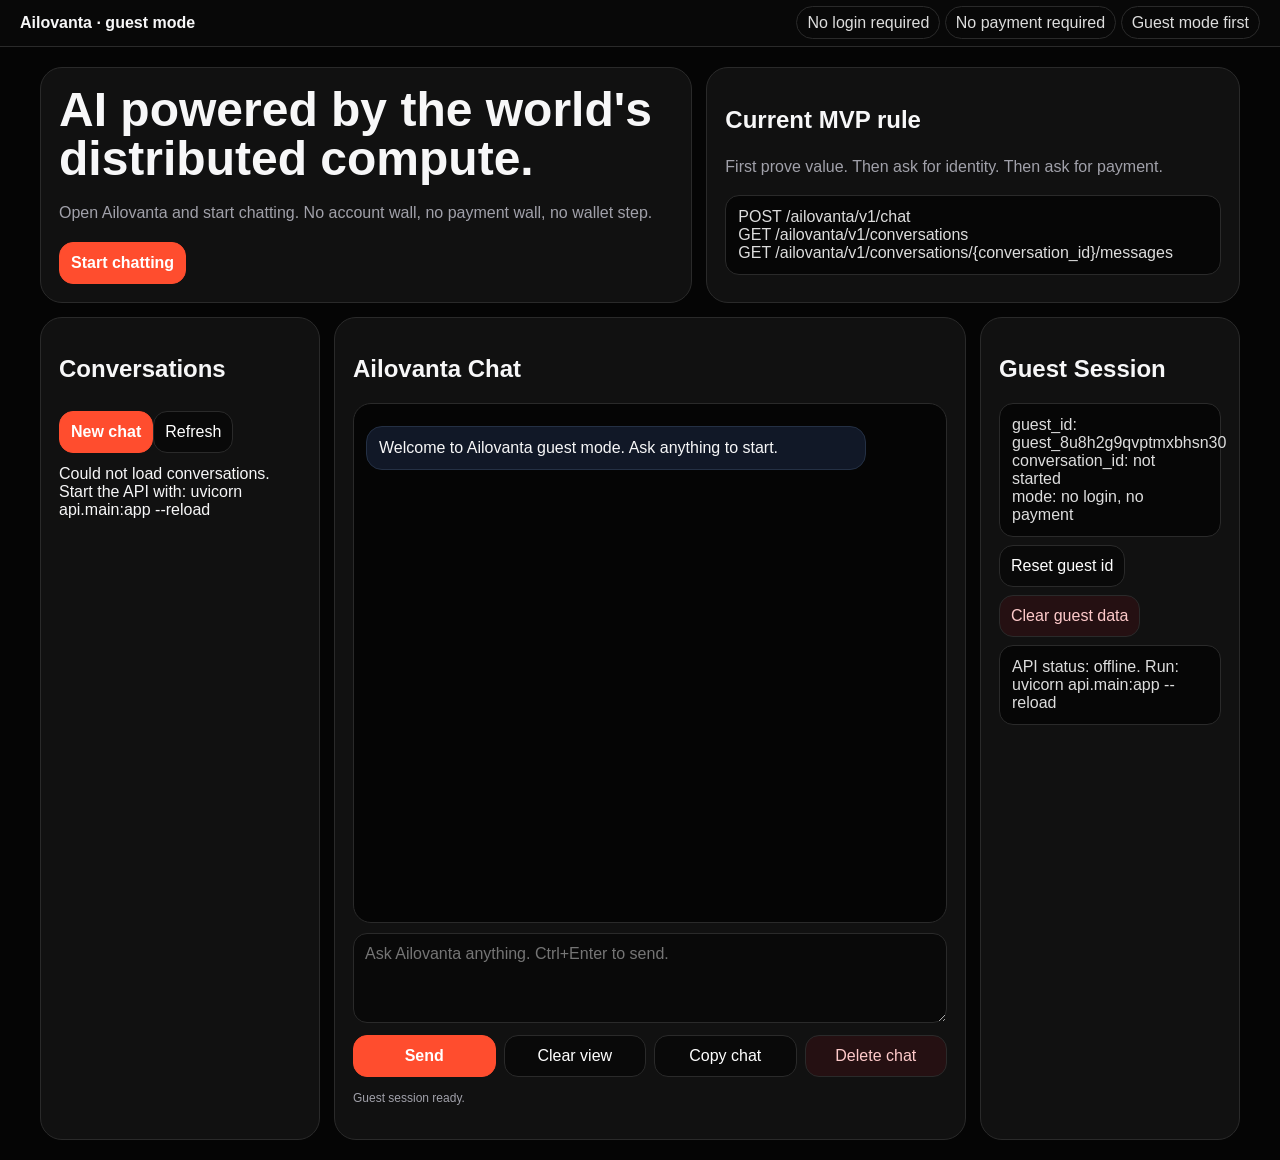
==== commit cad6f769: "feat: show local model status in UI" ====
--- a/index.html
+++ b/index.html
@@ -12,7 +12,7 @@
 <header><div class="brand">Ailovanta · guest mode</div><div><span class="badge">No login required</span> <span class="badge">No payment required</span> <span class="badge">Guest mode first</span></div></header>
 <main>
 <section class="hero"><div class="card"><h1>AI powered by the world's distributed compute.</h1><p>Open Ailovanta and start chatting. No account wall, no payment wall, no wallet step.</p><button class="primary" onclick="document.getElementById('prompt').focus()">Start chatting</button></div><div class="card"><h2>Current MVP rule</h2><p>First prove value. Then ask for identity. Then ask for payment.</p><div class="box">POST /ailovanta/v1/chat<br>GET /ailovanta/v1/conversations<br>GET /ailovanta/v1/conversations/{conversation_id}/messages</div></div></section>
-<section class="chat" style="margin-top:14px"><div class="card"><h2>Conversations</h2><button class="primary" id="newChat">New chat</button><button id="refreshChats" style="margin-top:8px">Refresh</button><div class="list" id="conversationList" style="margin-top:12px">Loading...</div></div><div class="card"><h2>Ailovanta Chat</h2><div class="messages" id="messages"></div><textarea id="prompt" placeholder="Ask Ailovanta anything. Ctrl+Enter to send."></textarea><div class="row"><button class="primary" id="send">Send</button><button id="clear">Clear view</button><button class="danger" id="deleteChat">Delete chat</button></div><p class="small" id="chatStatus">Guest session ready.</p></div><div class="card"><h2>Guest Session</h2><div class="box" id="guestBox"></div><button id="newGuest" style="margin-top:8px">Reset guest id</button><div class="box" id="apiStatus" style="margin-top:8px">API status: checking...</div></div></section>
+<section class="chat" style="margin-top:14px"><div class="card"><h2>Conversations</h2><button class="primary" id="newChat">New chat</button><button id="refreshChats" style="margin-top:8px">Refresh</button><div class="list" id="conversationList" style="margin-top:12px">Loading...</div></div><div class="card"><h2>Ailovanta Chat</h2><div class="messages" id="messages"></div><textarea id="prompt" placeholder="Ask Ailovanta anything. Ctrl+Enter to send."></textarea><div class="row"><button class="primary" id="send">Send</button><button id="clear">Clear view</button><button id="copyChat">Copy chat</button><button class="danger" id="deleteChat">Delete chat</button></div><p class="small" id="chatStatus">Guest session ready.</p></div><div class="card"><h2>Guest Session</h2><div class="box" id="guestBox"></div><button id="newGuest" style="margin-top:8px">Reset guest id</button><button class="danger" id="clearGuestData" style="margin-top:8px">Clear guest data</button><div class="box" id="apiStatus" style="margin-top:8px">API status: checking...</div></div></section>
 </main>
 <script>
 const $=id=>document.getElementById(id);let conversationId=localStorage.getItem('conversation_id')||null;let sending=false;
@@ -20,12 +20,14 @@
 function renderGuest(){ $('guestBox').textContent=`guest_id: ${guestId()}\nconversation_id: ${conversationId||'not started'}\nmode: no login, no payment`; }
 function addMsg(role,text){const d=document.createElement('div');d.className='msg '+role;d.textContent=text;$('messages').appendChild(d);$('messages').scrollTop=$('messages').scrollHeight}
 function setSending(v){sending=v;$('send').disabled=v;$('send').textContent=v?'Sending...':'Send'}
-async function checkApi(){try{const r=await fetch('/health');const b=await r.json();$('apiStatus').textContent=`API status: ${b.ok?'online':'unknown'}`}catch(e){$('apiStatus').textContent='API status: offline. Run: uvicorn api.main:app --reload'}}
-async function loadConversations(){const box=$('conversationList');box.textContent='Loading...';try{const r=await fetch(`/ailovanta/v1/conversations?user_id=${encodeURIComponent(guestId())}`);const b=await r.json();const items=b.conversations||[];box.innerHTML='';if(!items.length){box.textContent='No conversations yet.';return}items.forEach(c=>{const btn=document.createElement('button');btn.className='item '+(c.id===conversationId?'active':'');btn.textContent=c.title||c.id;btn.onclick=()=>loadConversation(c.id);box.appendChild(btn)})}catch(e){box.textContent='Could not load conversations.'}}
+async function checkApi(){try{const r=await fetch('/health');const b=await r.json();const m=b.local_model||{};$('apiStatus').textContent=`API status: ${b.ok?'online':'unknown'}\nModel adapter: ${m.adapter||'unknown'}\nModel: ${m.model||'unknown'}\nBase URL: ${m.base_url||'unknown'}\nMode: ${m.mode||'unknown'}\nFallback: enabled if local model is unreachable`}catch(e){$('apiStatus').textContent='API status: offline. Run: uvicorn api.main:app --reload'}}
+async function loadConversations(){const box=$('conversationList');box.textContent='Loading...';try{const r=await fetch(`/ailovanta/v1/conversations?user_id=${encodeURIComponent(guestId())}`);const b=await r.json();const items=b.conversations||[];box.innerHTML='';if(!items.length){box.textContent='No conversations yet. Start a new guest chat.';return}items.forEach(c=>{const btn=document.createElement('button');btn.className='item '+(c.id===conversationId?'active':'');btn.textContent=c.title||c.id;btn.onclick=()=>loadConversation(c.id);box.appendChild(btn)})}catch(e){box.textContent='Could not load conversations. Start the API with: uvicorn api.main:app --reload'}}
 async function loadConversation(id){conversationId=id;localStorage.setItem('conversation_id',id);$('messages').innerHTML='';try{const r=await fetch(`/ailovanta/v1/conversations/${id}/messages`);const b=await r.json();(b.messages||[]).forEach(m=>addMsg(m.role==='assistant'?'ai':'user',m.content));$('chatStatus').textContent=`Loaded ${id}`;renderGuest();loadConversations()}catch(e){$('chatStatus').textContent='Could not load conversation.'}}
 async function sendChat(){const p=$('prompt').value.trim();if(!p||sending)return;addMsg('user',p);$('prompt').value='';setSending(true);try{const r=await fetch('/ailovanta/v1/chat',{method:'POST',headers:{'Content-Type':'application/json'},body:JSON.stringify({prompt:p,user_id:guestId(),conversation_id:conversationId,title:p.slice(0,30)||'Guest chat'})});const b=await r.json();if(!r.ok)throw new Error(b.detail||'Request failed');conversationId=b.conversation_id;localStorage.setItem('conversation_id',conversationId);addMsg('ai',b.answer||'No answer returned.');$('chatStatus').textContent=`Saved. Source: ${b.source||'unknown'}. Context: ${b.context_messages_used||0}`;renderGuest();loadConversations()}catch(e){addMsg('ai','Local API is not reachable yet. Start it with: uvicorn api.main:app --reload');$('chatStatus').textContent=e.message}finally{setSending(false)}}
 async function deleteCurrentChat(){if(!conversationId){$('messages').innerHTML='';return}try{await fetch(`/ailovanta/v1/conversations/${conversationId}`,{method:'DELETE'});conversationId=null;localStorage.removeItem('conversation_id');$('messages').innerHTML='';addMsg('ai','Conversation removed. Start a new guest chat.');renderGuest();loadConversations()}catch(e){$('chatStatus').textContent='Could not remove conversation.'}}
-$('send').onclick=sendChat;$('prompt').addEventListener('keydown',e=>{if(e.key==='Enter'&&(e.ctrlKey||e.metaKey))sendChat()});$('clear').onclick=()=>{$('messages').innerHTML=''};$('newChat').onclick=()=>{conversationId=null;localStorage.removeItem('conversation_id');$('messages').innerHTML='';addMsg('ai','New guest chat started.');renderGuest();loadConversations()};$('refreshChats').onclick=loadConversations;$('deleteChat').onclick=deleteCurrentChat;$('newGuest').onclick=()=>{localStorage.removeItem('guest_id');localStorage.removeItem('conversation_id');conversationId=null;$('messages').innerHTML='';addMsg('ai','New guest session ready.');renderGuest();loadConversations()};
+async function copyCurrentChat(){if(!conversationId){$('chatStatus').textContent='Nothing to copy yet.';return}try{const r=await fetch(`/ailovanta/v1/conversations/${conversationId}/messages`);const b=await r.json();const text=(b.messages||[]).map(m=>`${m.role.toUpperCase()}: ${m.content}`).join('\n\n');await navigator.clipboard.writeText(text||'No messages.');$('chatStatus').textContent='Conversation copied to clipboard.'}catch(e){$('chatStatus').textContent='Could not copy conversation.'}}
+function clearGuestData(){localStorage.removeItem('guest_id');localStorage.removeItem('conversation_id');conversationId=null;$('messages').innerHTML='';addMsg('ai','Guest data cleared. A fresh guest session is ready.');renderGuest();loadConversations()}
+$('send').onclick=sendChat;$('prompt').addEventListener('keydown',e=>{if(e.key==='Enter'&&(e.ctrlKey||e.metaKey))sendChat()});$('clear').onclick=()=>{$('messages').innerHTML=''};$('newChat').onclick=()=>{conversationId=null;localStorage.removeItem('conversation_id');$('messages').innerHTML='';addMsg('ai','New guest chat started.');renderGuest();loadConversations()};$('refreshChats').onclick=loadConversations;$('deleteChat').onclick=deleteCurrentChat;$('copyChat').onclick=copyCurrentChat;$('newGuest').onclick=clearGuestData;$('clearGuestData').onclick=clearGuestData;
 renderGuest();checkApi();loadConversations();addMsg('ai','Welcome to Ailovanta guest mode. Ask anything to start.');
 </script>
 </body>
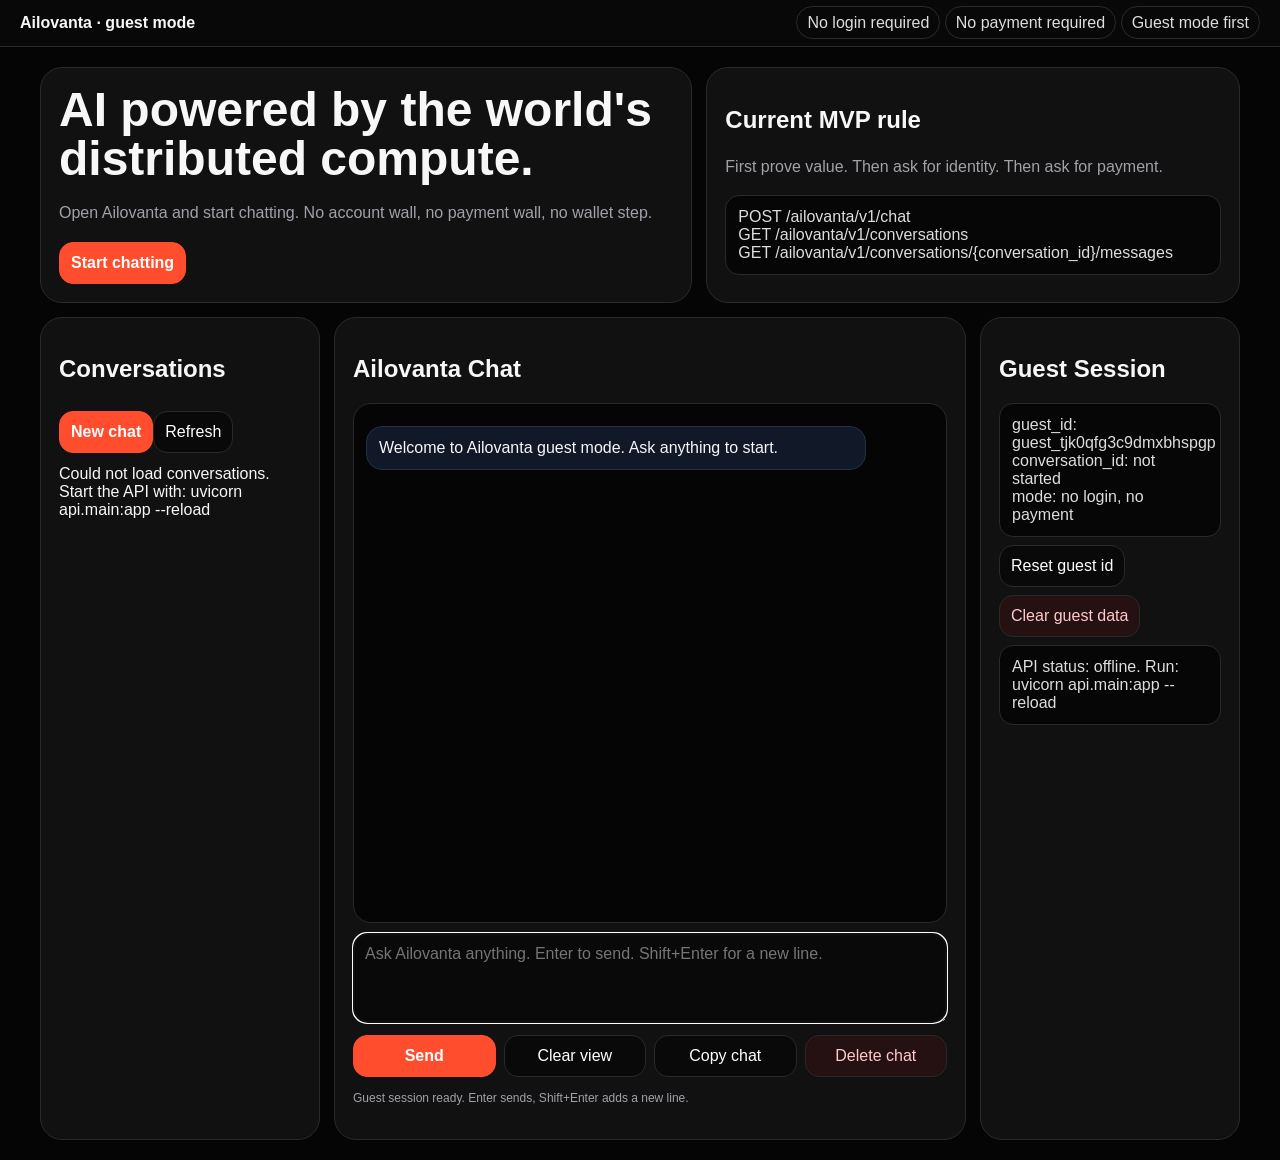
==== commit af50f6e9: "feat: improve chat input and thinking state" ====
--- a/index.html
+++ b/index.html
@@ -5,30 +5,30 @@
 <meta name="viewport" content="width=device-width,initial-scale=1" />
 <title>Ailovanta Guest Chat</title>
 <style>
-:root{--bg:#050505;--card:#111;--line:#2a2a2a;--text:#f7f7f8;--muted:#a1a1aa;--accent:#ff4d2e}*{box-sizing:border-box}body{margin:0;background:var(--bg);color:var(--text);font-family:Inter,Arial,sans-serif}header{display:flex;justify-content:space-between;gap:12px;align-items:center;padding:14px 20px;border-bottom:1px solid var(--line);background:#080808;position:sticky;top:0}.brand{font-weight:900}.badge{border:1px solid var(--line);border-radius:999px;padding:7px 10px;color:#ddd}main{max-width:1240px;margin:auto;padding:20px}.hero{display:grid;grid-template-columns:1.1fr .9fr;gap:14px}.chat{display:grid;grid-template-columns:280px 1fr 260px;gap:14px}.card{border:1px solid var(--line);background:var(--card);border-radius:22px;padding:18px}h1{font-size:48px;line-height:1.02;margin:0 0 12px}p{color:var(--muted);line-height:1.6}button,textarea{border:1px solid var(--line);border-radius:14px;background:#090909;color:#fff;padding:11px;font:inherit}button{cursor:pointer}.primary{background:var(--accent);border-color:var(--accent);font-weight:900}.danger{background:#251012;color:#fecaca}.row{display:flex;gap:8px;margin-top:8px}.row>*{flex:1}.list{display:flex;flex-direction:column;gap:8px;max-height:520px;overflow:auto}.item{text-align:left}.item.active{border-color:var(--accent)}.messages{height:520px;overflow:auto;background:#050505;border:1px solid var(--line);border-radius:18px;padding:12px}.msg{padding:12px;border-radius:16px;margin:10px 0;max-width:88%;white-space:pre-wrap}.user{background:#1f2937;margin-left:auto}.ai{background:#111827;border:1px solid #243044}textarea{width:100%;min-height:90px;margin-top:10px}.box{border:1px solid var(--line);background:#060606;border-radius:14px;padding:12px;white-space:pre-wrap;color:#ddd}.small{font-size:12px;color:var(--muted)}@media(max-width:950px){.hero,.chat{grid-template-columns:1fr}h1{font-size:34px}.row{flex-direction:column}}
+:root{--bg:#050505;--card:#111;--line:#2a2a2a;--text:#f7f7f8;--muted:#a1a1aa;--accent:#ff4d2e}*{box-sizing:border-box}body{margin:0;background:var(--bg);color:var(--text);font-family:Inter,Arial,sans-serif}header{display:flex;justify-content:space-between;gap:12px;align-items:center;padding:14px 20px;border-bottom:1px solid var(--line);background:#080808;position:sticky;top:0}.brand{font-weight:900}.badge{border:1px solid var(--line);border-radius:999px;padding:7px 10px;color:#ddd}main{max-width:1240px;margin:auto;padding:20px}.hero{display:grid;grid-template-columns:1.1fr .9fr;gap:14px}.chat{display:grid;grid-template-columns:280px 1fr 260px;gap:14px}.card{border:1px solid var(--line);background:var(--card);border-radius:22px;padding:18px}h1{font-size:48px;line-height:1.02;margin:0 0 12px}p{color:var(--muted);line-height:1.6}button,textarea{border:1px solid var(--line);border-radius:14px;background:#090909;color:#fff;padding:11px;font:inherit}button{cursor:pointer}.primary{background:var(--accent);border-color:var(--accent);font-weight:900}.danger{background:#251012;color:#fecaca}.row{display:flex;gap:8px;margin-top:8px}.row>*{flex:1}.list{display:flex;flex-direction:column;gap:8px;max-height:520px;overflow:auto}.item{text-align:left}.item.active{border-color:var(--accent)}.messages{height:520px;overflow:auto;background:#050505;border:1px solid var(--line);border-radius:18px;padding:12px}.msg{padding:12px;border-radius:16px;margin:10px 0;max-width:88%;white-space:pre-wrap}.user{background:#1f2937;margin-left:auto}.ai{background:#111827;border:1px solid #243044}.thinking{opacity:.72;font-style:italic}textarea{width:100%;min-height:90px;margin-top:10px}.box{border:1px solid var(--line);background:#060606;border-radius:14px;padding:12px;white-space:pre-wrap;color:#ddd}.small{font-size:12px;color:var(--muted)}@media(max-width:950px){.hero,.chat{grid-template-columns:1fr}h1{font-size:34px}.row{flex-direction:column}}
 </style>
 </head>
 <body>
 <header><div class="brand">Ailovanta · guest mode</div><div><span class="badge">No login required</span> <span class="badge">No payment required</span> <span class="badge">Guest mode first</span></div></header>
 <main>
 <section class="hero"><div class="card"><h1>AI powered by the world's distributed compute.</h1><p>Open Ailovanta and start chatting. No account wall, no payment wall, no wallet step.</p><button class="primary" onclick="document.getElementById('prompt').focus()">Start chatting</button></div><div class="card"><h2>Current MVP rule</h2><p>First prove value. Then ask for identity. Then ask for payment.</p><div class="box">POST /ailovanta/v1/chat<br>GET /ailovanta/v1/conversations<br>GET /ailovanta/v1/conversations/{conversation_id}/messages</div></div></section>
-<section class="chat" style="margin-top:14px"><div class="card"><h2>Conversations</h2><button class="primary" id="newChat">New chat</button><button id="refreshChats" style="margin-top:8px">Refresh</button><div class="list" id="conversationList" style="margin-top:12px">Loading...</div></div><div class="card"><h2>Ailovanta Chat</h2><div class="messages" id="messages"></div><textarea id="prompt" placeholder="Ask Ailovanta anything. Ctrl+Enter to send."></textarea><div class="row"><button class="primary" id="send">Send</button><button id="clear">Clear view</button><button id="copyChat">Copy chat</button><button class="danger" id="deleteChat">Delete chat</button></div><p class="small" id="chatStatus">Guest session ready.</p></div><div class="card"><h2>Guest Session</h2><div class="box" id="guestBox"></div><button id="newGuest" style="margin-top:8px">Reset guest id</button><button class="danger" id="clearGuestData" style="margin-top:8px">Clear guest data</button><div class="box" id="apiStatus" style="margin-top:8px">API status: checking...</div></div></section>
+<section class="chat" style="margin-top:14px"><div class="card"><h2>Conversations</h2><button class="primary" id="newChat">New chat</button><button id="refreshChats" style="margin-top:8px">Refresh</button><div class="list" id="conversationList" style="margin-top:12px">Loading...</div></div><div class="card"><h2>Ailovanta Chat</h2><div class="messages" id="messages"></div><textarea id="prompt" placeholder="Ask Ailovanta anything. Enter to send. Shift+Enter for a new line."></textarea><div class="row"><button class="primary" id="send">Send</button><button id="clear">Clear view</button><button id="copyChat">Copy chat</button><button class="danger" id="deleteChat">Delete chat</button></div><p class="small" id="chatStatus">Guest session ready. Enter sends, Shift+Enter adds a new line.</p></div><div class="card"><h2>Guest Session</h2><div class="box" id="guestBox"></div><button id="newGuest" style="margin-top:8px">Reset guest id</button><button class="danger" id="clearGuestData" style="margin-top:8px">Clear guest data</button><div class="box" id="apiStatus" style="margin-top:8px">API status: checking...</div></div></section>
 </main>
 <script>
 const $=id=>document.getElementById(id);let conversationId=localStorage.getItem('conversation_id')||null;let sending=false;
 function guestId(){let id=localStorage.getItem('guest_id');if(!id){id='guest_'+Math.random().toString(36).slice(2)+Date.now().toString(36);localStorage.setItem('guest_id',id)}return id}
 function renderGuest(){ $('guestBox').textContent=`guest_id: ${guestId()}\nconversation_id: ${conversationId||'not started'}\nmode: no login, no payment`; }
-function addMsg(role,text){const d=document.createElement('div');d.className='msg '+role;d.textContent=text;$('messages').appendChild(d);$('messages').scrollTop=$('messages').scrollHeight}
+function addMsg(role,text,extraClass=''){const d=document.createElement('div');d.className=('msg '+role+' '+extraClass).trim();d.textContent=text;$('messages').appendChild(d);$('messages').scrollTop=$('messages').scrollHeight;return d}
 function setSending(v){sending=v;$('send').disabled=v;$('send').textContent=v?'Sending...':'Send'}
 async function checkApi(){try{const r=await fetch('/health');const b=await r.json();const m=b.local_model||{};$('apiStatus').textContent=`API status: ${b.ok?'online':'unknown'}\nModel adapter: ${m.adapter||'unknown'}\nModel: ${m.model||'unknown'}\nBase URL: ${m.base_url||'unknown'}\nMode: ${m.mode||'unknown'}\nFallback: enabled if local model is unreachable`}catch(e){$('apiStatus').textContent='API status: offline. Run: uvicorn api.main:app --reload'}}
 async function loadConversations(){const box=$('conversationList');box.textContent='Loading...';try{const r=await fetch(`/ailovanta/v1/conversations?user_id=${encodeURIComponent(guestId())}`);const b=await r.json();const items=b.conversations||[];box.innerHTML='';if(!items.length){box.textContent='No conversations yet. Start a new guest chat.';return}items.forEach(c=>{const btn=document.createElement('button');btn.className='item '+(c.id===conversationId?'active':'');btn.textContent=c.title||c.id;btn.onclick=()=>loadConversation(c.id);box.appendChild(btn)})}catch(e){box.textContent='Could not load conversations. Start the API with: uvicorn api.main:app --reload'}}
-async function loadConversation(id){conversationId=id;localStorage.setItem('conversation_id',id);$('messages').innerHTML='';try{const r=await fetch(`/ailovanta/v1/conversations/${id}/messages`);const b=await r.json();(b.messages||[]).forEach(m=>addMsg(m.role==='assistant'?'ai':'user',m.content));$('chatStatus').textContent=`Loaded ${id}`;renderGuest();loadConversations()}catch(e){$('chatStatus').textContent='Could not load conversation.'}}
-async function sendChat(){const p=$('prompt').value.trim();if(!p||sending)return;addMsg('user',p);$('prompt').value='';setSending(true);try{const r=await fetch('/ailovanta/v1/chat',{method:'POST',headers:{'Content-Type':'application/json'},body:JSON.stringify({prompt:p,user_id:guestId(),conversation_id:conversationId,title:p.slice(0,30)||'Guest chat'})});const b=await r.json();if(!r.ok)throw new Error(b.detail||'Request failed');conversationId=b.conversation_id;localStorage.setItem('conversation_id',conversationId);addMsg('ai',b.answer||'No answer returned.');$('chatStatus').textContent=`Saved. Source: ${b.source||'unknown'}. Context: ${b.context_messages_used||0}`;renderGuest();loadConversations()}catch(e){addMsg('ai','Local API is not reachable yet. Start it with: uvicorn api.main:app --reload');$('chatStatus').textContent=e.message}finally{setSending(false)}}
-async function deleteCurrentChat(){if(!conversationId){$('messages').innerHTML='';return}try{await fetch(`/ailovanta/v1/conversations/${conversationId}`,{method:'DELETE'});conversationId=null;localStorage.removeItem('conversation_id');$('messages').innerHTML='';addMsg('ai','Conversation removed. Start a new guest chat.');renderGuest();loadConversations()}catch(e){$('chatStatus').textContent='Could not remove conversation.'}}
+async function loadConversation(id){conversationId=id;localStorage.setItem('conversation_id',id);$('messages').innerHTML='';try{const r=await fetch(`/ailovanta/v1/conversations/${id}/messages`);const b=await r.json();(b.messages||[]).forEach(m=>addMsg(m.role==='assistant'?'ai':'user',m.content));$('chatStatus').textContent=`Loaded ${id}`;renderGuest();loadConversations();$('prompt').focus()}catch(e){$('chatStatus').textContent='Could not load conversation.'}}
+async function sendChat(){const p=$('prompt').value.trim();if(!p||sending)return;addMsg('user',p);$('prompt').value='';const thinking=addMsg('ai','Thinking...','thinking');$('chatStatus').textContent='Thinking...';setSending(true);try{const r=await fetch('/ailovanta/v1/chat',{method:'POST',headers:{'Content-Type':'application/json'},body:JSON.stringify({prompt:p,user_id:guestId(),conversation_id:conversationId,title:p.slice(0,30)||'Guest chat'})});const b=await r.json();if(!r.ok)throw new Error(b.detail||'Request failed');conversationId=b.conversation_id;localStorage.setItem('conversation_id',conversationId);thinking.className='msg ai';thinking.textContent=b.answer||'No answer returned.';$('chatStatus').textContent=`Saved. Source: ${b.source||'unknown'}. Context: ${b.context_messages_used||0}`;renderGuest();loadConversations()}catch(e){thinking.className='msg ai';thinking.textContent='Local API is not reachable yet. Start it with: uvicorn api.main:app --reload';$('chatStatus').textContent=e.message}finally{setSending(false);$('prompt').focus()}}
+async function deleteCurrentChat(){if(!conversationId){$('messages').innerHTML='';return}try{await fetch(`/ailovanta/v1/conversations/${conversationId}`,{method:'DELETE'});conversationId=null;localStorage.removeItem('conversation_id');$('messages').innerHTML='';addMsg('ai','Conversation removed. Start a new guest chat.');renderGuest();loadConversations();$('prompt').focus()}catch(e){$('chatStatus').textContent='Could not remove conversation.'}}
 async function copyCurrentChat(){if(!conversationId){$('chatStatus').textContent='Nothing to copy yet.';return}try{const r=await fetch(`/ailovanta/v1/conversations/${conversationId}/messages`);const b=await r.json();const text=(b.messages||[]).map(m=>`${m.role.toUpperCase()}: ${m.content}`).join('\n\n');await navigator.clipboard.writeText(text||'No messages.');$('chatStatus').textContent='Conversation copied to clipboard.'}catch(e){$('chatStatus').textContent='Could not copy conversation.'}}
-function clearGuestData(){localStorage.removeItem('guest_id');localStorage.removeItem('conversation_id');conversationId=null;$('messages').innerHTML='';addMsg('ai','Guest data cleared. A fresh guest session is ready.');renderGuest();loadConversations()}
-$('send').onclick=sendChat;$('prompt').addEventListener('keydown',e=>{if(e.key==='Enter'&&(e.ctrlKey||e.metaKey))sendChat()});$('clear').onclick=()=>{$('messages').innerHTML=''};$('newChat').onclick=()=>{conversationId=null;localStorage.removeItem('conversation_id');$('messages').innerHTML='';addMsg('ai','New guest chat started.');renderGuest();loadConversations()};$('refreshChats').onclick=loadConversations;$('deleteChat').onclick=deleteCurrentChat;$('copyChat').onclick=copyCurrentChat;$('newGuest').onclick=clearGuestData;$('clearGuestData').onclick=clearGuestData;
-renderGuest();checkApi();loadConversations();addMsg('ai','Welcome to Ailovanta guest mode. Ask anything to start.');
+function clearGuestData(){localStorage.removeItem('guest_id');localStorage.removeItem('conversation_id');conversationId=null;$('messages').innerHTML='';addMsg('ai','Guest data cleared. A fresh guest session is ready.');renderGuest();loadConversations();$('prompt').focus()}
+$('send').onclick=sendChat;$('prompt').addEventListener('keydown',e=>{if(e.key==='Enter'&&!e.shiftKey){e.preventDefault();sendChat()}});$('clear').onclick=()=>{$('messages').innerHTML='';$('prompt').focus()};$('newChat').onclick=()=>{conversationId=null;localStorage.removeItem('conversation_id');$('messages').innerHTML='';addMsg('ai','New guest chat started.');renderGuest();loadConversations();$('prompt').focus()};$('refreshChats').onclick=loadConversations;$('deleteChat').onclick=deleteCurrentChat;$('copyChat').onclick=copyCurrentChat;$('newGuest').onclick=clearGuestData;$('clearGuestData').onclick=clearGuestData;
+renderGuest();checkApi();loadConversations();addMsg('ai','Welcome to Ailovanta guest mode. Ask anything to start.');$('prompt').focus();
 </script>
 </body>
 </html>
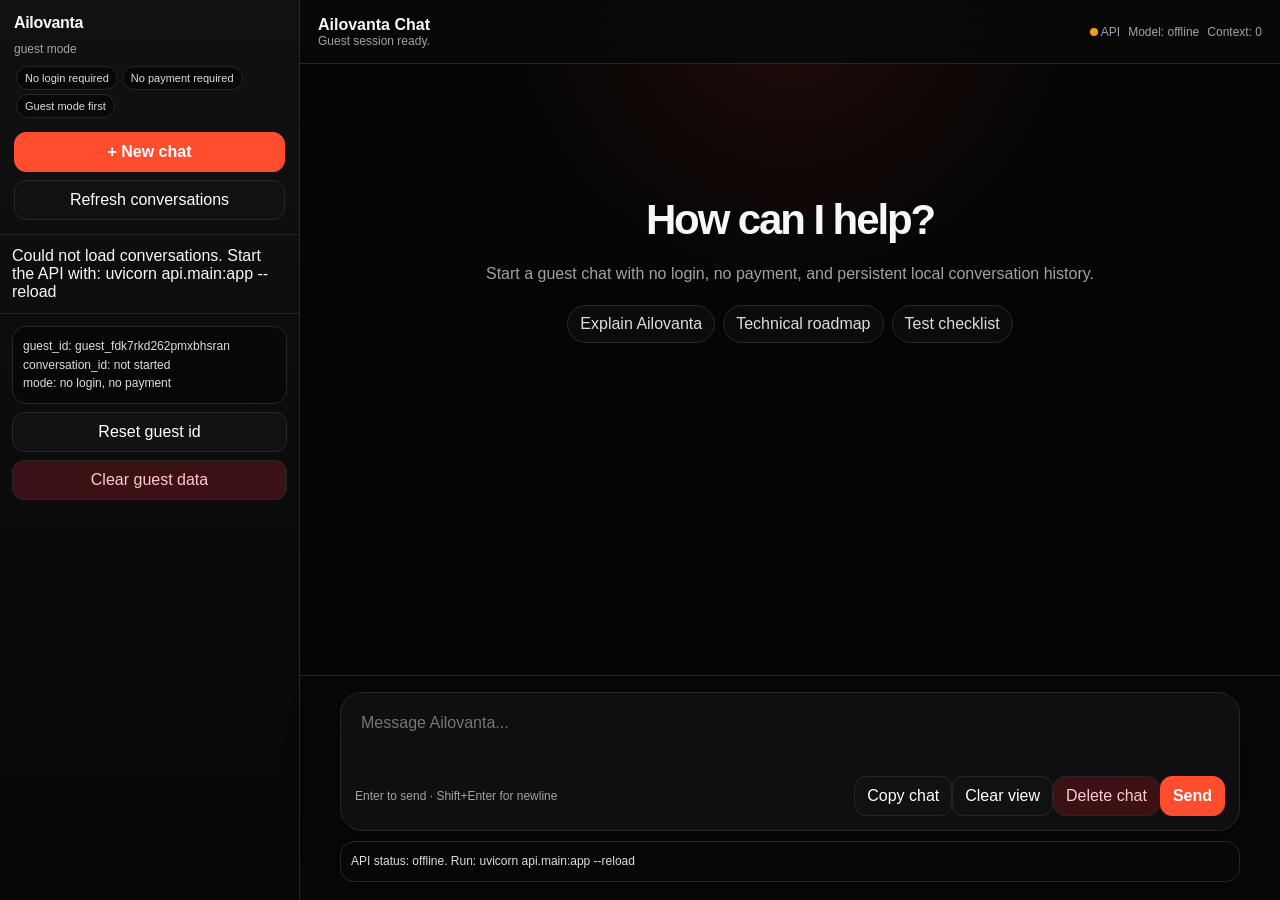
==== commit 45913096: "feat: add structured UI validation attributes" ====
--- a/index.html
+++ b/index.html
@@ -3,32 +3,49 @@
 <head>
 <meta charset="utf-8" />
 <meta name="viewport" content="width=device-width,initial-scale=1" />
-<title>Ailovanta Guest Chat</title>
+<title>Ailovanta Chat</title>
 <style>
-:root{--bg:#050505;--card:#111;--line:#2a2a2a;--text:#f7f7f8;--muted:#a1a1aa;--accent:#ff4d2e}*{box-sizing:border-box}body{margin:0;background:var(--bg);color:var(--text);font-family:Inter,Arial,sans-serif}header{display:flex;justify-content:space-between;gap:12px;align-items:center;padding:14px 20px;border-bottom:1px solid var(--line);background:#080808;position:sticky;top:0}.brand{font-weight:900}.badge{border:1px solid var(--line);border-radius:999px;padding:7px 10px;color:#ddd}main{max-width:1240px;margin:auto;padding:20px}.hero{display:grid;grid-template-columns:1.1fr .9fr;gap:14px}.chat{display:grid;grid-template-columns:280px 1fr 260px;gap:14px}.card{border:1px solid var(--line);background:var(--card);border-radius:22px;padding:18px}h1{font-size:48px;line-height:1.02;margin:0 0 12px}p{color:var(--muted);line-height:1.6}button,textarea{border:1px solid var(--line);border-radius:14px;background:#090909;color:#fff;padding:11px;font:inherit}button{cursor:pointer}.primary{background:var(--accent);border-color:var(--accent);font-weight:900}.danger{background:#251012;color:#fecaca}.row{display:flex;gap:8px;margin-top:8px}.row>*{flex:1}.list{display:flex;flex-direction:column;gap:8px;max-height:520px;overflow:auto}.item{text-align:left}.item.active{border-color:var(--accent)}.messages{height:520px;overflow:auto;background:#050505;border:1px solid var(--line);border-radius:18px;padding:12px}.msg{padding:12px;border-radius:16px;margin:10px 0;max-width:88%;white-space:pre-wrap}.user{background:#1f2937;margin-left:auto}.ai{background:#111827;border:1px solid #243044}.thinking{opacity:.72;font-style:italic}textarea{width:100%;min-height:90px;margin-top:10px}.box{border:1px solid var(--line);background:#060606;border-radius:14px;padding:12px;white-space:pre-wrap;color:#ddd}.small{font-size:12px;color:var(--muted)}@media(max-width:950px){.hero,.chat{grid-template-columns:1fr}h1{font-size:34px}.row{flex-direction:column}}
+:root{--bg:#050505;--panel:#0d0d0f;--panel2:#151518;--line:#27272a;--text:#f7f7f8;--muted:#a1a1aa;--soft:#d4d4d8;--accent:#ff4d2e;--danger:#3b1115;--ok:#22c55e;--warn:#f59e0b}*{box-sizing:border-box}body{margin:0;background:var(--bg);color:var(--text);font-family:Inter,Arial,'Microsoft YaHei',sans-serif;height:100vh;overflow:hidden}.app{display:grid;grid-template-columns:300px 1fr;height:100vh}.sidebar{border-right:1px solid var(--line);background:linear-gradient(180deg,#111113,#060606);display:flex;flex-direction:column;min-width:0}.sideTop{padding:14px;border-bottom:1px solid var(--line)}.brand{font-weight:900;letter-spacing:-.02em;margin-bottom:10px}.badge{display:inline-block;border:1px solid var(--line);border-radius:999px;padding:5px 8px;font-size:11px;color:#ddd;margin:2px;background:#080808}.sideActions{display:grid;gap:8px;margin-top:12px}.conversationList{padding:12px;display:flex;flex-direction:column;gap:8px;overflow:auto;min-height:0}.conversationItem{border:1px solid var(--line);background:#0a0a0b;color:#e5e7eb;border-radius:12px;text-align:left;padding:10px;cursor:pointer;white-space:nowrap;overflow:hidden;text-overflow:ellipsis}.conversationItem:hover,.conversationItem.active{border-color:var(--accent);background:#17100e}.sideBottom{border-top:1px solid var(--line);padding:12px}.main{display:grid;grid-template-rows:auto 1fr auto;background:radial-gradient(circle at 50% 0%,rgba(255,77,46,.11),transparent 28%),#050505;min-width:0}.topbar{height:64px;border-bottom:1px solid var(--line);display:flex;align-items:center;justify-content:space-between;padding:0 18px;background:rgba(8,8,9,.88);backdrop-filter:blur(14px)}.title{font-weight:900}.status{font-size:12px;color:var(--muted);display:flex;gap:8px;flex-wrap:wrap;justify-content:flex-end}.dot{width:8px;height:8px;border-radius:999px;background:var(--warn);display:inline-block}.dot.ok{background:var(--ok)}.messages{overflow:auto;padding:24px;scroll-behavior:smooth}.empty{max-width:760px;margin:12vh auto;text-align:center}.empty h1{font-size:42px;letter-spacing:-.05em;margin:0 0 12px}.empty p{color:var(--muted);line-height:1.7}.chips{display:flex;justify-content:center;gap:8px;flex-wrap:wrap;margin-top:18px}.chip{border:1px solid var(--line);background:#0b0b0d;color:#ddd;border-radius:999px;padding:9px 12px;cursor:pointer}.message{display:grid;grid-template-columns:40px minmax(0,760px);gap:12px;max-width:900px;margin:0 auto 22px}.avatar{width:36px;height:36px;border-radius:12px;display:grid;place-items:center;font-weight:900;background:#1f2937}.assistant .avatar{background:linear-gradient(135deg,#ff4d2e,#8b5cf6)}.bubble{border:1px solid var(--line);border-radius:18px;padding:14px 16px;background:#101014;line-height:1.65;color:#f4f4f5;white-space:normal;overflow:hidden}.user .bubble{background:#171a23}.bubble p{margin:0 0 10px}.bubble p:last-child{margin-bottom:0}.bubble pre{background:#050506;border:1px solid #2f2f35;border-radius:14px;padding:12px;overflow:auto;color:#e5e7eb}.bubble code{font-family:Consolas,Menlo,monospace;font-size:13px}.thinking .bubble{color:var(--muted);font-style:italic}.composerWrap{border-top:1px solid var(--line);background:rgba(8,8,9,.9);padding:16px 20px 18px}.composer{max-width:900px;margin:auto;border:1px solid var(--line);background:#0f0f12;border-radius:22px;padding:10px;box-shadow:0 12px 50px rgba(0,0,0,.35)}textarea{width:100%;min-height:54px;max-height:180px;resize:none;border:0;outline:0;background:transparent;color:#fff;font:inherit;padding:8px 10px;line-height:1.55}.composerActions{display:flex;gap:8px;justify-content:space-between;align-items:center;padding:4px}.hint{font-size:12px;color:var(--muted)}button{border:1px solid var(--line);background:#111114;color:#fff;border-radius:12px;padding:10px 12px;cursor:pointer;font:inherit}button:hover{border-color:#555}.primary{background:var(--accent);border-color:var(--accent);font-weight:900}.danger{background:var(--danger);color:#fecaca}.box{border:1px solid var(--line);background:#070708;border-radius:14px;padding:10px;white-space:pre-wrap;color:#ddd;font-size:12px;line-height:1.55}.small{font-size:12px;color:var(--muted)}@media(max-width:900px){body{overflow:auto}.app{grid-template-columns:1fr;height:auto;min-height:100vh}.sidebar{height:310px;border-right:0;border-bottom:1px solid var(--line)}.messages{min-height:55vh}.message{grid-template-columns:34px 1fr}}
 </style>
 </head>
-<body>
-<header><div class="brand">Ailovanta · guest mode</div><div><span class="badge">No login required</span> <span class="badge">No payment required</span> <span class="badge">Guest mode first</span></div></header>
-<main>
-<section class="hero"><div class="card"><h1>AI powered by the world's distributed compute.</h1><p>Open Ailovanta and start chatting. No account wall, no payment wall, no wallet step.</p><button class="primary" onclick="document.getElementById('prompt').focus()">Start chatting</button></div><div class="card"><h2>Current MVP rule</h2><p>First prove value. Then ask for identity. Then ask for payment.</p><div class="box">POST /ailovanta/v1/chat<br>GET /ailovanta/v1/conversations<br>GET /ailovanta/v1/conversations/{conversation_id}/messages</div></div></section>
-<section class="chat" style="margin-top:14px"><div class="card"><h2>Conversations</h2><button class="primary" id="newChat">New chat</button><button id="refreshChats" style="margin-top:8px">Refresh</button><div class="list" id="conversationList" style="margin-top:12px">Loading...</div></div><div class="card"><h2>Ailovanta Chat</h2><div class="messages" id="messages"></div><textarea id="prompt" placeholder="Ask Ailovanta anything. Enter to send. Shift+Enter for a new line."></textarea><div class="row"><button class="primary" id="send">Send</button><button id="clear">Clear view</button><button id="copyChat">Copy chat</button><button class="danger" id="deleteChat">Delete chat</button></div><p class="small" id="chatStatus">Guest session ready. Enter sends, Shift+Enter adds a new line.</p></div><div class="card"><h2>Guest Session</h2><div class="box" id="guestBox"></div><button id="newGuest" style="margin-top:8px">Reset guest id</button><button class="danger" id="clearGuestData" style="margin-top:8px">Clear guest data</button><div class="box" id="apiStatus" style="margin-top:8px">API status: checking...</div></div></section>
-</main>
+<body data-app="ailovanta-chat" data-guest-mode="true" data-login-required="false" data-payment-required="false" data-wallet-required="false">
+<div class="app" data-layout="chatgpt-shell">
+  <aside class="sidebar" data-region="conversation-sidebar">
+    <div class="sideTop">
+      <div class="brand">Ailovanta</div>
+      <div class="small" style="color:#a1a1aa;margin:4px 0 8px 0">guest mode</div>
+      <span class="badge">No login required</span><span class="badge">No payment required</span><span class="badge">Guest mode first</span>
+      <div class="sideActions"><button class="primary" id="newChat" data-action="new-chat">+ New chat</button><button id="refreshChats" data-action="refresh-conversations">Refresh conversations</button></div>
+    </div>
+    <div class="conversationList" id="conversationList" data-region="conversation-list">Loading...</div>
+    <div class="sideBottom" data-region="guest-session"><div class="box" id="guestBox"></div><button id="newGuest" data-action="reset-guest" style="margin-top:8px;width:100%">Reset guest id</button><button class="danger" id="clearGuestData" data-action="clear-guest-data" style="margin-top:8px;width:100%">Clear guest data</button></div>
+  </aside>
+  <main class="main" data-region="chat-main">
+    <div class="topbar" data-region="status-bar"><div><div class="title">Ailovanta Chat</div><div class="small" id="chatStatus">Guest session ready.</div></div><div class="status"><span><i class="dot" id="apiDot"></i> API</span><span id="modelLabel">Model: checking</span><span id="contextLabel">Context: 0</span></div></div>
+    <section class="messages" id="messages" data-region="message-stream"></section>
+    <div class="composerWrap" data-region="composer-wrap"><div class="composer" data-region="composer"><textarea id="prompt" data-role="prompt-input" placeholder="Message Ailovanta..."></textarea><div class="composerActions"><span class="hint">Enter to send · Shift+Enter for newline</span><div><button id="copyChat" data-action="copy-chat">Copy chat</button><button id="clear" data-action="clear-view">Clear view</button><button class="danger" id="deleteChat" data-action="delete-chat">Delete chat</button><button class="primary" id="send" data-action="send-message">Send</button></div></div></div><div class="box" id="apiStatus" data-region="api-status" style="max-width:900px;margin:10px auto 0">API status: checking...</div></div>
+  </main>
+</div>
 <script>
 const $=id=>document.getElementById(id);let conversationId=localStorage.getItem('conversation_id')||null;let sending=false;
 function guestId(){let id=localStorage.getItem('guest_id');if(!id){id='guest_'+Math.random().toString(36).slice(2)+Date.now().toString(36);localStorage.setItem('guest_id',id)}return id}
+function escapeHtml(s){return String(s).replace(/[&<>"]/g,c=>({'&':'&amp;','<':'&lt;','>':'&gt;','"':'&quot;'}[c]))}
+function markdownLite(text){let safe=escapeHtml(text||'');safe=safe.replace(/```([\s\S]*?)```/g,'<pre><code>$1</code></pre>');safe=safe.replace(/`([^`]+)`/g,'<code>$1</code>');return safe.split(/\n{2,}/).map(x=>x.startsWith('<pre>')?x:'<p>'+x.replace(/\n/g,'<br>')+'</p>').join('')}
 function renderGuest(){ $('guestBox').textContent=`guest_id: ${guestId()}\nconversation_id: ${conversationId||'not started'}\nmode: no login, no payment`; }
-function addMsg(role,text,extraClass=''){const d=document.createElement('div');d.className=('msg '+role+' '+extraClass).trim();d.textContent=text;$('messages').appendChild(d);$('messages').scrollTop=$('messages').scrollHeight;return d}
+function renderEmpty(){if($('messages').children.length)return; $('messages').innerHTML=`<div class="empty"><h1>How can I help?</h1><p>Start a guest chat with no login, no payment, and persistent local conversation history.</p><div class="chips"><button class="chip" data-prompt="Explain what Ailovanta does in one paragraph.">Explain Ailovanta</button><button class="chip" data-prompt="Give me a technical roadmap for this project.">Technical roadmap</button><button class="chip" data-prompt="What should I test first in this local MVP?">Test checklist</button></div></div>`;document.querySelectorAll('.chip').forEach(b=>b.onclick=()=>{$('prompt').value=b.dataset.prompt;sendChat()})}
+function clearEmpty(){const empty=document.querySelector('.empty');if(empty)empty.remove()}
+function addMsg(role,text,extraClass=''){clearEmpty();const row=document.createElement('div');row.className=('message '+(role==='ai'?'assistant':'user')+' '+extraClass).trim();row.innerHTML=`<div class="avatar">${role==='ai'?'A':'U'}</div><div class="bubble"></div>`;row.querySelector('.bubble').innerHTML=markdownLite(text);$('messages').appendChild(row);$('messages').scrollTop=$('messages').scrollHeight;return row}
 function setSending(v){sending=v;$('send').disabled=v;$('send').textContent=v?'Sending...':'Send'}
-async function checkApi(){try{const r=await fetch('/health');const b=await r.json();const m=b.local_model||{};$('apiStatus').textContent=`API status: ${b.ok?'online':'unknown'}\nModel adapter: ${m.adapter||'unknown'}\nModel: ${m.model||'unknown'}\nBase URL: ${m.base_url||'unknown'}\nMode: ${m.mode||'unknown'}\nFallback: enabled if local model is unreachable`}catch(e){$('apiStatus').textContent='API status: offline. Run: uvicorn api.main:app --reload'}}
-async function loadConversations(){const box=$('conversationList');box.textContent='Loading...';try{const r=await fetch(`/ailovanta/v1/conversations?user_id=${encodeURIComponent(guestId())}`);const b=await r.json();const items=b.conversations||[];box.innerHTML='';if(!items.length){box.textContent='No conversations yet. Start a new guest chat.';return}items.forEach(c=>{const btn=document.createElement('button');btn.className='item '+(c.id===conversationId?'active':'');btn.textContent=c.title||c.id;btn.onclick=()=>loadConversation(c.id);box.appendChild(btn)})}catch(e){box.textContent='Could not load conversations. Start the API with: uvicorn api.main:app --reload'}}
-async function loadConversation(id){conversationId=id;localStorage.setItem('conversation_id',id);$('messages').innerHTML='';try{const r=await fetch(`/ailovanta/v1/conversations/${id}/messages`);const b=await r.json();(b.messages||[]).forEach(m=>addMsg(m.role==='assistant'?'ai':'user',m.content));$('chatStatus').textContent=`Loaded ${id}`;renderGuest();loadConversations();$('prompt').focus()}catch(e){$('chatStatus').textContent='Could not load conversation.'}}
-async function sendChat(){const p=$('prompt').value.trim();if(!p||sending)return;addMsg('user',p);$('prompt').value='';const thinking=addMsg('ai','Thinking...','thinking');$('chatStatus').textContent='Thinking...';setSending(true);try{const r=await fetch('/ailovanta/v1/chat',{method:'POST',headers:{'Content-Type':'application/json'},body:JSON.stringify({prompt:p,user_id:guestId(),conversation_id:conversationId,title:p.slice(0,30)||'Guest chat'})});const b=await r.json();if(!r.ok)throw new Error(b.detail||'Request failed');conversationId=b.conversation_id;localStorage.setItem('conversation_id',conversationId);thinking.className='msg ai';thinking.textContent=b.answer||'No answer returned.';$('chatStatus').textContent=`Saved. Source: ${b.source||'unknown'}. Context: ${b.context_messages_used||0}`;renderGuest();loadConversations()}catch(e){thinking.className='msg ai';thinking.textContent='Local API is not reachable yet. Start it with: uvicorn api.main:app --reload';$('chatStatus').textContent=e.message}finally{setSending(false);$('prompt').focus()}}
-async function deleteCurrentChat(){if(!conversationId){$('messages').innerHTML='';return}try{await fetch(`/ailovanta/v1/conversations/${conversationId}`,{method:'DELETE'});conversationId=null;localStorage.removeItem('conversation_id');$('messages').innerHTML='';addMsg('ai','Conversation removed. Start a new guest chat.');renderGuest();loadConversations();$('prompt').focus()}catch(e){$('chatStatus').textContent='Could not remove conversation.'}}
+function resizePrompt(){const el=$('prompt');el.style.height='auto';el.style.height=Math.min(el.scrollHeight,180)+'px'}
+async function checkApi(){try{const r=await fetch('/health');const b=await r.json();const m=b.local_model||{};$('apiDot').className='dot ok';$('modelLabel').textContent=`Model: ${m.model||'unknown'}`;$('apiStatus').textContent=`API status: ${b.ok?'online':'unknown'}\nModel adapter: ${m.adapter||'unknown'}\nModel: ${m.model||'unknown'}\nBase URL: ${m.base_url||'unknown'}\nMode: ${m.mode||'unknown'}\nFallback: enabled if local model is unreachable`}catch(e){$('apiDot').className='dot';$('modelLabel').textContent='Model: offline';$('apiStatus').textContent='API status: offline. Run: uvicorn api.main:app --reload'}}
+async function loadConversations(){const box=$('conversationList');box.textContent='Loading...';try{const r=await fetch(`/ailovanta/v1/conversations?user_id=${encodeURIComponent(guestId())}`);const b=await r.json();const items=b.conversations||[];box.innerHTML='';if(!items.length){box.textContent='No conversations yet. Start a new guest chat.';return}items.forEach(c=>{const btn=document.createElement('button');btn.className='conversationItem '+(c.id===conversationId?'active':'');btn.textContent=c.title||c.id;btn.onclick=()=>loadConversation(c.id);box.appendChild(btn)})}catch(e){box.textContent='Could not load conversations. Start the API with: uvicorn api.main:app --reload'}}
+async function loadConversation(id){conversationId=id;localStorage.setItem('conversation_id',id);$('messages').innerHTML='';try{const r=await fetch(`/ailovanta/v1/conversations/${id}/messages`);const b=await r.json();(b.messages||[]).forEach(m=>addMsg(m.role==='assistant'?'ai':'user',m.content));$('chatStatus').textContent=`Loaded ${id}`;renderGuest();loadConversations();$('prompt').focus()}catch(e){$('chatStatus').textContent='Could not load conversation.'}renderEmpty()}
+async function sendChat(){const p=$('prompt').value.trim();if(!p||sending)return;addMsg('user',p);$('prompt').value='';resizePrompt();const thinking=addMsg('ai','Thinking...','thinking');$('chatStatus').textContent='Thinking...';setSending(true);try{const r=await fetch('/ailovanta/v1/chat',{method:'POST',headers:{'Content-Type':'application/json'},body:JSON.stringify({prompt:p,user_id:guestId(),conversation_id:conversationId,title:p.slice(0,30)||'Guest chat'})});const b=await r.json();if(!r.ok)throw new Error(b.detail||'Request failed');conversationId=b.conversation_id;localStorage.setItem('conversation_id',conversationId);thinking.className='message assistant';thinking.querySelector('.bubble').innerHTML=markdownLite(b.answer||'No answer returned.');$('contextLabel').textContent=`Context: ${b.context_messages_used||0}`;$('chatStatus').textContent=`Saved. Source: ${b.source||'unknown'}. Context: ${b.context_messages_used||0}`;renderGuest();loadConversations()}catch(e){thinking.className='message assistant';thinking.querySelector('.bubble').innerHTML=markdownLite('Local API is not reachable yet. Start it with: `uvicorn api.main:app --reload`');$('chatStatus').textContent=e.message}finally{setSending(false);$('prompt').focus()}}
+async function deleteCurrentChat(){if(!conversationId){$('messages').innerHTML='';renderEmpty();return}try{await fetch(`/ailovanta/v1/conversations/${conversationId}`,{method:'DELETE'});conversationId=null;localStorage.removeItem('conversation_id');$('messages').innerHTML='';addMsg('ai','Conversation removed. Start a new guest chat.');renderGuest();loadConversations();$('prompt').focus()}catch(e){$('chatStatus').textContent='Could not remove conversation.'}}
 async function copyCurrentChat(){if(!conversationId){$('chatStatus').textContent='Nothing to copy yet.';return}try{const r=await fetch(`/ailovanta/v1/conversations/${conversationId}/messages`);const b=await r.json();const text=(b.messages||[]).map(m=>`${m.role.toUpperCase()}: ${m.content}`).join('\n\n');await navigator.clipboard.writeText(text||'No messages.');$('chatStatus').textContent='Conversation copied to clipboard.'}catch(e){$('chatStatus').textContent='Could not copy conversation.'}}
 function clearGuestData(){localStorage.removeItem('guest_id');localStorage.removeItem('conversation_id');conversationId=null;$('messages').innerHTML='';addMsg('ai','Guest data cleared. A fresh guest session is ready.');renderGuest();loadConversations();$('prompt').focus()}
-$('send').onclick=sendChat;$('prompt').addEventListener('keydown',e=>{if(e.key==='Enter'&&!e.shiftKey){e.preventDefault();sendChat()}});$('clear').onclick=()=>{$('messages').innerHTML='';$('prompt').focus()};$('newChat').onclick=()=>{conversationId=null;localStorage.removeItem('conversation_id');$('messages').innerHTML='';addMsg('ai','New guest chat started.');renderGuest();loadConversations();$('prompt').focus()};$('refreshChats').onclick=loadConversations;$('deleteChat').onclick=deleteCurrentChat;$('copyChat').onclick=copyCurrentChat;$('newGuest').onclick=clearGuestData;$('clearGuestData').onclick=clearGuestData;
-renderGuest();checkApi();loadConversations();addMsg('ai','Welcome to Ailovanta guest mode. Ask anything to start.');$('prompt').focus();
+$('send').onclick=sendChat;$('prompt').addEventListener('input',resizePrompt);$('prompt').addEventListener('keydown',e=>{if(e.key==='Enter'&&!e.shiftKey){e.preventDefault();sendChat()}});$('clear').onclick=()=>{$('messages').innerHTML='';renderEmpty();$('prompt').focus()};$('newChat').onclick=()=>{conversationId=null;localStorage.removeItem('conversation_id');$('messages').innerHTML='';renderEmpty();renderGuest();loadConversations();$('prompt').focus()};$('refreshChats').onclick=loadConversations;$('deleteChat').onclick=deleteCurrentChat;$('copyChat').onclick=copyCurrentChat;$('newGuest').onclick=clearGuestData;$('clearGuestData').onclick=clearGuestData;
+renderGuest();checkApi();loadConversations();renderEmpty();$('prompt').focus();
 </script>
 </body>
-</html>
+</html>
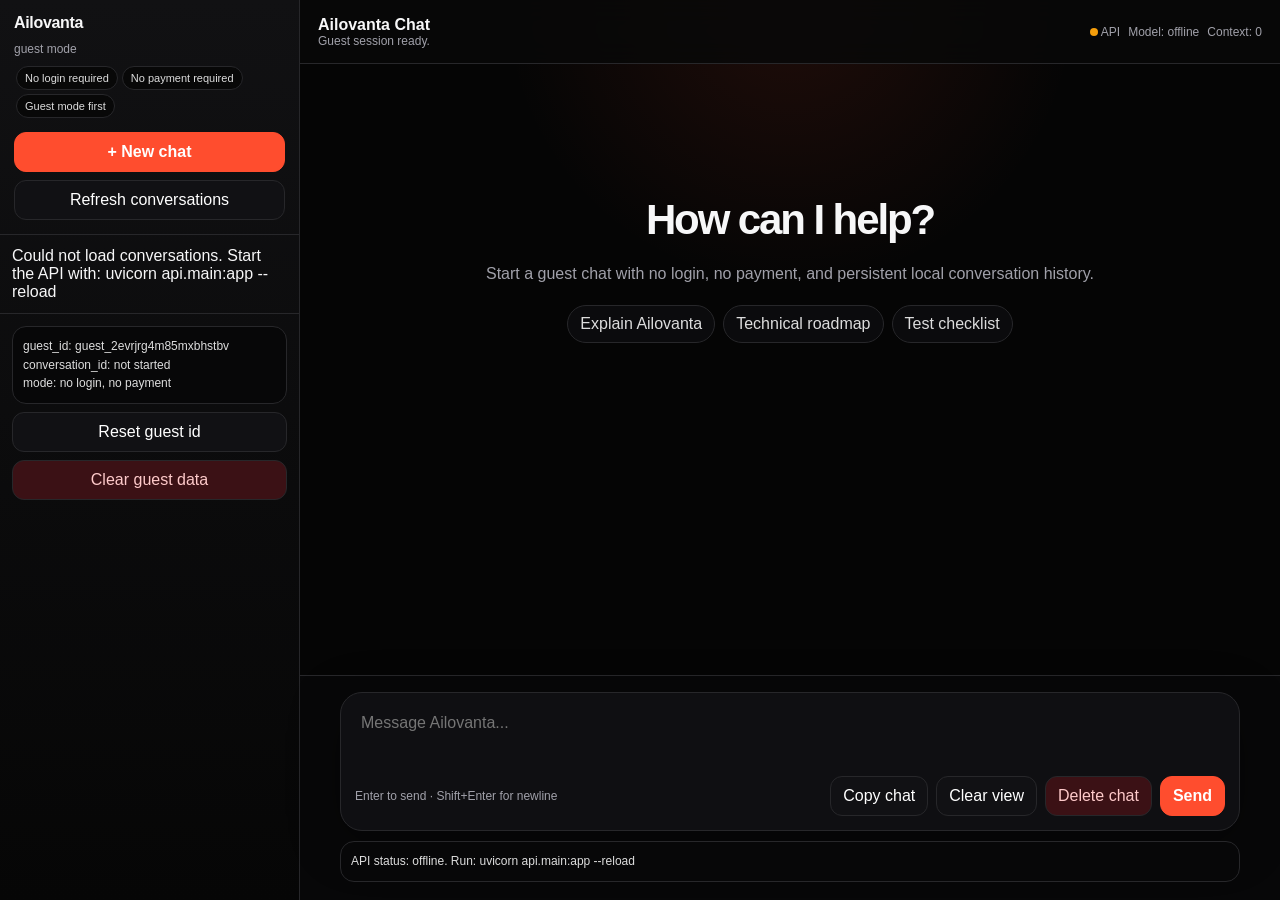
==== commit bbb04df1: "fix: improve chat scrolling and control spacing" ====
--- a/index.html
+++ b/index.html
@@ -5,7 +5,7 @@
 <meta name="viewport" content="width=device-width,initial-scale=1" />
 <title>Ailovanta Chat</title>
 <style>
-:root{--bg:#050505;--panel:#0d0d0f;--panel2:#151518;--line:#27272a;--text:#f7f7f8;--muted:#a1a1aa;--soft:#d4d4d8;--accent:#ff4d2e;--danger:#3b1115;--ok:#22c55e;--warn:#f59e0b}*{box-sizing:border-box}body{margin:0;background:var(--bg);color:var(--text);font-family:Inter,Arial,'Microsoft YaHei',sans-serif;height:100vh;overflow:hidden}.app{display:grid;grid-template-columns:300px 1fr;height:100vh}.sidebar{border-right:1px solid var(--line);background:linear-gradient(180deg,#111113,#060606);display:flex;flex-direction:column;min-width:0}.sideTop{padding:14px;border-bottom:1px solid var(--line)}.brand{font-weight:900;letter-spacing:-.02em;margin-bottom:10px}.badge{display:inline-block;border:1px solid var(--line);border-radius:999px;padding:5px 8px;font-size:11px;color:#ddd;margin:2px;background:#080808}.sideActions{display:grid;gap:8px;margin-top:12px}.conversationList{padding:12px;display:flex;flex-direction:column;gap:8px;overflow:auto;min-height:0}.conversationItem{border:1px solid var(--line);background:#0a0a0b;color:#e5e7eb;border-radius:12px;text-align:left;padding:10px;cursor:pointer;white-space:nowrap;overflow:hidden;text-overflow:ellipsis}.conversationItem:hover,.conversationItem.active{border-color:var(--accent);background:#17100e}.sideBottom{border-top:1px solid var(--line);padding:12px}.main{display:grid;grid-template-rows:auto 1fr auto;background:radial-gradient(circle at 50% 0%,rgba(255,77,46,.11),transparent 28%),#050505;min-width:0}.topbar{height:64px;border-bottom:1px solid var(--line);display:flex;align-items:center;justify-content:space-between;padding:0 18px;background:rgba(8,8,9,.88);backdrop-filter:blur(14px)}.title{font-weight:900}.status{font-size:12px;color:var(--muted);display:flex;gap:8px;flex-wrap:wrap;justify-content:flex-end}.dot{width:8px;height:8px;border-radius:999px;background:var(--warn);display:inline-block}.dot.ok{background:var(--ok)}.messages{overflow:auto;padding:24px;scroll-behavior:smooth}.empty{max-width:760px;margin:12vh auto;text-align:center}.empty h1{font-size:42px;letter-spacing:-.05em;margin:0 0 12px}.empty p{color:var(--muted);line-height:1.7}.chips{display:flex;justify-content:center;gap:8px;flex-wrap:wrap;margin-top:18px}.chip{border:1px solid var(--line);background:#0b0b0d;color:#ddd;border-radius:999px;padding:9px 12px;cursor:pointer}.message{display:grid;grid-template-columns:40px minmax(0,760px);gap:12px;max-width:900px;margin:0 auto 22px}.avatar{width:36px;height:36px;border-radius:12px;display:grid;place-items:center;font-weight:900;background:#1f2937}.assistant .avatar{background:linear-gradient(135deg,#ff4d2e,#8b5cf6)}.bubble{border:1px solid var(--line);border-radius:18px;padding:14px 16px;background:#101014;line-height:1.65;color:#f4f4f5;white-space:normal;overflow:hidden}.user .bubble{background:#171a23}.bubble p{margin:0 0 10px}.bubble p:last-child{margin-bottom:0}.bubble pre{background:#050506;border:1px solid #2f2f35;border-radius:14px;padding:12px;overflow:auto;color:#e5e7eb}.bubble code{font-family:Consolas,Menlo,monospace;font-size:13px}.thinking .bubble{color:var(--muted);font-style:italic}.composerWrap{border-top:1px solid var(--line);background:rgba(8,8,9,.9);padding:16px 20px 18px}.composer{max-width:900px;margin:auto;border:1px solid var(--line);background:#0f0f12;border-radius:22px;padding:10px;box-shadow:0 12px 50px rgba(0,0,0,.35)}textarea{width:100%;min-height:54px;max-height:180px;resize:none;border:0;outline:0;background:transparent;color:#fff;font:inherit;padding:8px 10px;line-height:1.55}.composerActions{display:flex;gap:8px;justify-content:space-between;align-items:center;padding:4px}.hint{font-size:12px;color:var(--muted)}button{border:1px solid var(--line);background:#111114;color:#fff;border-radius:12px;padding:10px 12px;cursor:pointer;font:inherit}button:hover{border-color:#555}.primary{background:var(--accent);border-color:var(--accent);font-weight:900}.danger{background:var(--danger);color:#fecaca}.box{border:1px solid var(--line);background:#070708;border-radius:14px;padding:10px;white-space:pre-wrap;color:#ddd;font-size:12px;line-height:1.55}.small{font-size:12px;color:var(--muted)}@media(max-width:900px){body{overflow:auto}.app{grid-template-columns:1fr;height:auto;min-height:100vh}.sidebar{height:310px;border-right:0;border-bottom:1px solid var(--line)}.messages{min-height:55vh}.message{grid-template-columns:34px 1fr}}
+:root{--bg:#050505;--panel:#0d0d0f;--panel2:#151518;--line:#27272a;--text:#f7f7f8;--muted:#a1a1aa;--soft:#d4d4d8;--accent:#ff4d2e;--danger:#3b1115;--ok:#22c55e;--warn:#f59e0b}*{box-sizing:border-box}body{margin:0;background:var(--bg);color:var(--text);font-family:Inter,Arial,'Microsoft YaHei',sans-serif;height:100vh;overflow:hidden}.app{display:grid;grid-template-columns:300px minmax(0,1fr);height:100vh;min-height:0}.sidebar{border-right:1px solid var(--line);background:linear-gradient(180deg,#111113,#060606);display:flex;flex-direction:column;min-width:0;min-height:0}.sideTop{padding:14px;border-bottom:1px solid var(--line)}.brand{font-weight:900;letter-spacing:-.02em;margin-bottom:10px}.badge{display:inline-block;border:1px solid var(--line);border-radius:999px;padding:5px 8px;font-size:11px;color:#ddd;margin:2px;background:#080808}.sideActions{display:grid;gap:8px;margin-top:12px}.conversationList{padding:12px;display:flex;flex-direction:column;gap:8px;overflow:auto;min-height:0}.conversationItem{border:1px solid var(--line);background:#0a0a0b;color:#e5e7eb;border-radius:12px;text-align:left;padding:10px;cursor:pointer;white-space:nowrap;overflow:hidden;text-overflow:ellipsis}.conversationItem:hover,.conversationItem.active{border-color:var(--accent);background:#17100e}.sideBottom{border-top:1px solid var(--line);padding:12px}.main{display:grid;grid-template-rows:auto minmax(0,1fr) auto;background:radial-gradient(circle at 50% 0%,rgba(255,77,46,.11),transparent 28%),#050505;min-width:0;min-height:0}.topbar{min-height:64px;border-bottom:1px solid var(--line);display:flex;align-items:center;justify-content:space-between;gap:14px;padding:10px 18px;background:rgba(8,8,9,.88);backdrop-filter:blur(14px)}.title{font-weight:900}.status{font-size:12px;color:var(--muted);display:flex;gap:8px;flex-wrap:wrap;justify-content:flex-end}.dot{width:8px;height:8px;border-radius:999px;background:var(--warn);display:inline-block}.dot.ok{background:var(--ok)}.messages{overflow-y:auto;overflow-x:hidden;padding:24px 24px 44px;scroll-behavior:smooth;min-height:0;overscroll-behavior:contain}.empty{max-width:760px;margin:12vh auto;text-align:center}.empty h1{font-size:42px;letter-spacing:-.05em;margin:0 0 12px}.empty p{color:var(--muted);line-height:1.7}.chips{display:flex;justify-content:center;gap:8px;flex-wrap:wrap;margin-top:18px}.chip{border:1px solid var(--line);background:#0b0b0d;color:#ddd;border-radius:999px;padding:9px 12px;cursor:pointer}.message{display:grid;grid-template-columns:40px minmax(0,760px);gap:12px;max-width:900px;margin:0 auto 22px}.avatar{width:36px;height:36px;border-radius:12px;display:grid;place-items:center;font-weight:900;background:#1f2937}.assistant .avatar{background:linear-gradient(135deg,#ff4d2e,#8b5cf6)}.bubble{border:1px solid var(--line);border-radius:18px;padding:14px 16px;background:#101014;line-height:1.65;color:#f4f4f5;white-space:normal;overflow:hidden}.user .bubble{background:#171a23}.bubble p{margin:0 0 10px}.bubble p:last-child{margin-bottom:0}.bubble pre{background:#050506;border:1px solid #2f2f35;border-radius:14px;padding:12px;overflow:auto;color:#e5e7eb}.bubble code{font-family:Consolas,Menlo,monospace;font-size:13px}.thinking .bubble{color:var(--muted);font-style:italic}.composerWrap{border-top:1px solid var(--line);background:rgba(8,8,9,.9);padding:16px 20px 18px}.composer{max-width:900px;margin:auto;border:1px solid var(--line);background:#0f0f12;border-radius:22px;padding:10px;box-shadow:0 12px 50px rgba(0,0,0,.35)}textarea{width:100%;min-height:54px;max-height:180px;resize:none;border:0;outline:0;background:transparent;color:#fff;font:inherit;padding:8px 10px;line-height:1.55}.composerActions{display:flex;gap:8px;justify-content:space-between;align-items:center;padding:4px}.composerActions>div{display:flex;gap:8px;flex-wrap:wrap;justify-content:flex-end}.hint{font-size:12px;color:var(--muted)}button{border:1px solid var(--line);background:#111114;color:#fff;border-radius:12px;padding:10px 12px;cursor:pointer;font:inherit}button:hover{border-color:#555}.primary{background:var(--accent);border-color:var(--accent);font-weight:900}.danger{background:var(--danger);color:#fecaca}.box{border:1px solid var(--line);background:#070708;border-radius:14px;padding:10px;white-space:pre-wrap;color:#ddd;font-size:12px;line-height:1.55}.small{font-size:12px;color:var(--muted)}@media(max-width:900px){body{overflow:auto;height:auto}.app{grid-template-columns:1fr;height:auto;min-height:100vh}.sidebar{height:auto;max-height:360px;border-right:0;border-bottom:1px solid var(--line)}.main{min-height:70vh}.topbar{align-items:flex-start;flex-direction:column}.messages{min-height:52vh;max-height:62vh}.message{grid-template-columns:34px 1fr}.composerActions{align-items:stretch;flex-direction:column}.composerActions>div{display:grid;grid-template-columns:1fr 1fr}.composerActions button{width:100%}.empty h1{font-size:32px}}
 </style>
 </head>
 <body data-app="ailovanta-chat" data-guest-mode="true" data-login-required="false" data-payment-required="false" data-wallet-required="false">
@@ -34,13 +34,14 @@
 function renderGuest(){ $('guestBox').textContent=`guest_id: ${guestId()}\nconversation_id: ${conversationId||'not started'}\nmode: no login, no payment`; }
 function renderEmpty(){if($('messages').children.length)return; $('messages').innerHTML=`<div class="empty"><h1>How can I help?</h1><p>Start a guest chat with no login, no payment, and persistent local conversation history.</p><div class="chips"><button class="chip" data-prompt="Explain what Ailovanta does in one paragraph.">Explain Ailovanta</button><button class="chip" data-prompt="Give me a technical roadmap for this project.">Technical roadmap</button><button class="chip" data-prompt="What should I test first in this local MVP?">Test checklist</button></div></div>`;document.querySelectorAll('.chip').forEach(b=>b.onclick=()=>{$('prompt').value=b.dataset.prompt;sendChat()})}
 function clearEmpty(){const empty=document.querySelector('.empty');if(empty)empty.remove()}
-function addMsg(role,text,extraClass=''){clearEmpty();const row=document.createElement('div');row.className=('message '+(role==='ai'?'assistant':'user')+' '+extraClass).trim();row.innerHTML=`<div class="avatar">${role==='ai'?'A':'U'}</div><div class="bubble"></div>`;row.querySelector('.bubble').innerHTML=markdownLite(text);$('messages').appendChild(row);$('messages').scrollTop=$('messages').scrollHeight;return row}
+function scrollMessages(){const box=$('messages');requestAnimationFrame(()=>{box.scrollTop=box.scrollHeight})}
+function addMsg(role,text,extraClass=''){clearEmpty();const row=document.createElement('div');row.className=('message '+(role==='ai'?'assistant':'user')+' '+extraClass).trim();row.innerHTML=`<div class="avatar">${role==='ai'?'A':'U'}</div><div class="bubble"></div>`;row.querySelector('.bubble').innerHTML=markdownLite(text);$('messages').appendChild(row);scrollMessages();return row}
 function setSending(v){sending=v;$('send').disabled=v;$('send').textContent=v?'Sending...':'Send'}
 function resizePrompt(){const el=$('prompt');el.style.height='auto';el.style.height=Math.min(el.scrollHeight,180)+'px'}
 async function checkApi(){try{const r=await fetch('/health');const b=await r.json();const m=b.local_model||{};$('apiDot').className='dot ok';$('modelLabel').textContent=`Model: ${m.model||'unknown'}`;$('apiStatus').textContent=`API status: ${b.ok?'online':'unknown'}\nModel adapter: ${m.adapter||'unknown'}\nModel: ${m.model||'unknown'}\nBase URL: ${m.base_url||'unknown'}\nMode: ${m.mode||'unknown'}\nFallback: enabled if local model is unreachable`}catch(e){$('apiDot').className='dot';$('modelLabel').textContent='Model: offline';$('apiStatus').textContent='API status: offline. Run: uvicorn api.main:app --reload'}}
 async function loadConversations(){const box=$('conversationList');box.textContent='Loading...';try{const r=await fetch(`/ailovanta/v1/conversations?user_id=${encodeURIComponent(guestId())}`);const b=await r.json();const items=b.conversations||[];box.innerHTML='';if(!items.length){box.textContent='No conversations yet. Start a new guest chat.';return}items.forEach(c=>{const btn=document.createElement('button');btn.className='conversationItem '+(c.id===conversationId?'active':'');btn.textContent=c.title||c.id;btn.onclick=()=>loadConversation(c.id);box.appendChild(btn)})}catch(e){box.textContent='Could not load conversations. Start the API with: uvicorn api.main:app --reload'}}
-async function loadConversation(id){conversationId=id;localStorage.setItem('conversation_id',id);$('messages').innerHTML='';try{const r=await fetch(`/ailovanta/v1/conversations/${id}/messages`);const b=await r.json();(b.messages||[]).forEach(m=>addMsg(m.role==='assistant'?'ai':'user',m.content));$('chatStatus').textContent=`Loaded ${id}`;renderGuest();loadConversations();$('prompt').focus()}catch(e){$('chatStatus').textContent='Could not load conversation.'}renderEmpty()}
-async function sendChat(){const p=$('prompt').value.trim();if(!p||sending)return;addMsg('user',p);$('prompt').value='';resizePrompt();const thinking=addMsg('ai','Thinking...','thinking');$('chatStatus').textContent='Thinking...';setSending(true);try{const r=await fetch('/ailovanta/v1/chat',{method:'POST',headers:{'Content-Type':'application/json'},body:JSON.stringify({prompt:p,user_id:guestId(),conversation_id:conversationId,title:p.slice(0,30)||'Guest chat'})});const b=await r.json();if(!r.ok)throw new Error(b.detail||'Request failed');conversationId=b.conversation_id;localStorage.setItem('conversation_id',conversationId);thinking.className='message assistant';thinking.querySelector('.bubble').innerHTML=markdownLite(b.answer||'No answer returned.');$('contextLabel').textContent=`Context: ${b.context_messages_used||0}`;$('chatStatus').textContent=`Saved. Source: ${b.source||'unknown'}. Context: ${b.context_messages_used||0}`;renderGuest();loadConversations()}catch(e){thinking.className='message assistant';thinking.querySelector('.bubble').innerHTML=markdownLite('Local API is not reachable yet. Start it with: `uvicorn api.main:app --reload`');$('chatStatus').textContent=e.message}finally{setSending(false);$('prompt').focus()}}
+async function loadConversation(id){conversationId=id;localStorage.setItem('conversation_id',id);$('messages').innerHTML='';try{const r=await fetch(`/ailovanta/v1/conversations/${id}/messages`);const b=await r.json();(b.messages||[]).forEach(m=>addMsg(m.role==='assistant'?'ai':'user',m.content));$('chatStatus').textContent=`Loaded ${id}`;renderGuest();loadConversations();$('prompt').focus();scrollMessages()}catch(e){$('chatStatus').textContent='Could not load conversation.'}renderEmpty()}
+async function sendChat(){const p=$('prompt').value.trim();if(!p||sending)return;addMsg('user',p);$('prompt').value='';resizePrompt();const thinking=addMsg('ai','Thinking...','thinking');$('chatStatus').textContent='Thinking...';setSending(true);try{const r=await fetch('/ailovanta/v1/chat',{method:'POST',headers:{'Content-Type':'application/json'},body:JSON.stringify({prompt:p,user_id:guestId(),conversation_id:conversationId,title:p.slice(0,30)||'Guest chat'})});const b=await r.json();if(!r.ok)throw new Error(b.detail||'Request failed');conversationId=b.conversation_id;localStorage.setItem('conversation_id',conversationId);thinking.className='message assistant';thinking.querySelector('.bubble').innerHTML=markdownLite(b.answer||'No answer returned.');$('contextLabel').textContent=`Context: ${b.context_messages_used||0}`;$('chatStatus').textContent=`Saved. Source: ${b.source||'unknown'}. Context: ${b.context_messages_used||0}`;renderGuest();loadConversations();scrollMessages()}catch(e){thinking.className='message assistant';thinking.querySelector('.bubble').innerHTML=markdownLite('Local API is not reachable yet. Start it with: `uvicorn api.main:app --reload`');$('chatStatus').textContent=e.message}finally{setSending(false);$('prompt').focus()}}
 async function deleteCurrentChat(){if(!conversationId){$('messages').innerHTML='';renderEmpty();return}try{await fetch(`/ailovanta/v1/conversations/${conversationId}`,{method:'DELETE'});conversationId=null;localStorage.removeItem('conversation_id');$('messages').innerHTML='';addMsg('ai','Conversation removed. Start a new guest chat.');renderGuest();loadConversations();$('prompt').focus()}catch(e){$('chatStatus').textContent='Could not remove conversation.'}}
 async function copyCurrentChat(){if(!conversationId){$('chatStatus').textContent='Nothing to copy yet.';return}try{const r=await fetch(`/ailovanta/v1/conversations/${conversationId}/messages`);const b=await r.json();const text=(b.messages||[]).map(m=>`${m.role.toUpperCase()}: ${m.content}`).join('\n\n');await navigator.clipboard.writeText(text||'No messages.');$('chatStatus').textContent='Conversation copied to clipboard.'}catch(e){$('chatStatus').textContent='Could not copy conversation.'}}
 function clearGuestData(){localStorage.removeItem('guest_id');localStorage.removeItem('conversation_id');conversationId=null;$('messages').innerHTML='';addMsg('ai','Guest data cleared. A fresh guest session is ready.');renderGuest();loadConversations();$('prompt').focus()}
